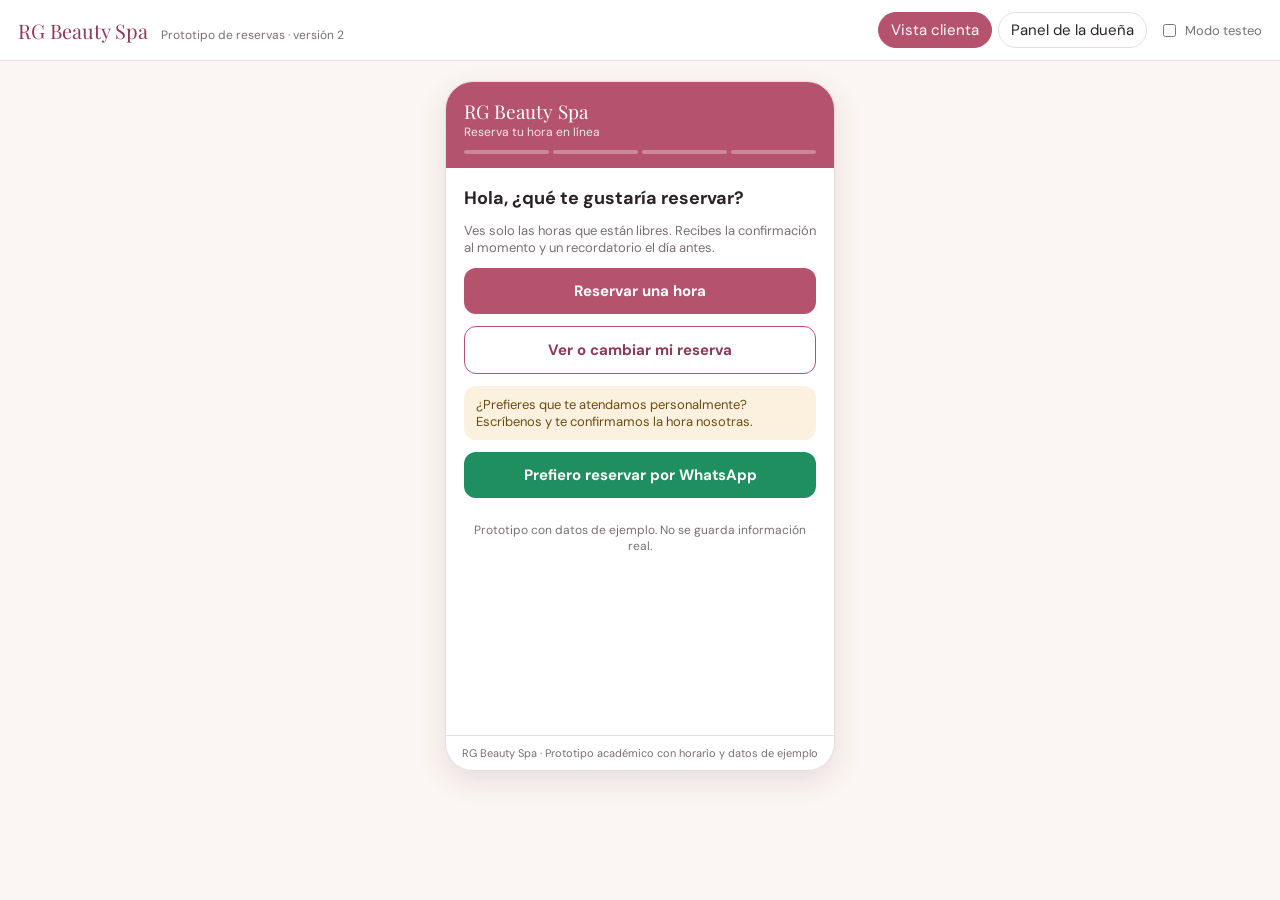
==== index.html @ 6ed2ba84 "Agregar prototipo navegable de reservas para RG Beauty Spa Vista clienta, panel de la dueña con indi" ====
<!DOCTYPE html>
<html lang="es">
<head>
<meta charset="UTF-8">
<meta name="viewport" content="width=device-width, initial-scale=1">
<title>RG Beauty Spa · Prototipo de reservas</title>
<link rel="preconnect" href="https://fonts.googleapis.com">
<link href="https://fonts.googleapis.com/css2?family=DM+Sans:wght@400;500;700&family=Playfair+Display:wght@600&display=swap" rel="stylesheet">
<style>
:root{
  --rosa:#b5536f; --rosa-osc:#8e3a54; --rosa-cl:#f6e4ea; --nude:#fbf6f3; --tinta:#2b2326; --gris:#7a6e72; --linea:#e8dcdf;
  --verde:#2f7d5b; --verde-cl:#e3f2ea; --ambar:#b7791f; --ambar-cl:#fbf1de; --rojo:#b3403a; --rojo-cl:#f8e3e1;
  --wa:#1f8f5f; --ig:#a14bb5; --web:#3b6fb6; --tel:#8a6d3b; --pres:#5d6b74;
}
*{box-sizing:border-box}
body{margin:0;font-family:'DM Sans',system-ui,sans-serif;color:var(--tinta);background:var(--nude);font-size:15px}
button{font-family:inherit;font-size:inherit;cursor:pointer}
header.barra{display:flex;flex-wrap:wrap;gap:10px;align-items:center;justify-content:space-between;padding:12px 18px;background:#fff;border-bottom:1px solid var(--linea);position:sticky;top:0;z-index:5}
.marca{font-family:'Playfair Display',serif;font-size:20px;color:var(--rosa-osc)}
.marca small{font-family:'DM Sans';font-size:12px;color:var(--gris);margin-left:8px}
.tabs{display:flex;gap:6px;flex-wrap:wrap;align-items:center}
.tab{border:1px solid var(--linea);background:#fff;padding:7px 12px;border-radius:20px;color:var(--tinta)}
.tab.on{background:var(--rosa);border-color:var(--rosa);color:#fff}
.toggle{display:flex;align-items:center;gap:6px;font-size:13px;color:var(--gris);margin-left:6px}
main{padding:20px 14px 40px}
.vista{display:none}.vista.on{display:block}

/* Teléfono */
.telefono{max-width:390px;margin:0 auto;background:#fff;border-radius:28px;box-shadow:0 10px 30px rgba(80,40,55,.12);overflow:hidden;min-height:690px;display:flex;flex-direction:column;border:1px solid var(--linea)}
.tel-top{background:var(--rosa);color:#fff;padding:16px 18px 14px}
.tel-top .t1{font-family:'Playfair Display',serif;font-size:19px}
.tel-top .t2{font-size:12px;opacity:.85}
.pasos{display:flex;gap:4px;margin-top:10px}
.pasos span{flex:1;height:4px;border-radius:3px;background:rgba(255,255,255,.3)}
.pasos span.ok{background:#fff}
.pantalla{padding:18px;flex:1;display:none;flex-direction:column;gap:12px}
.pantalla.on{display:flex}
h2{font-size:18px;margin:0}
.sub{color:var(--gris);font-size:13px;margin:0}
.btn{border:none;background:var(--rosa);color:#fff;padding:13px 16px;border-radius:12px;font-weight:700;width:100%}
.btn:hover{background:var(--rosa-osc)}
.btn.sec{background:#fff;color:var(--rosa-osc);border:1.5px solid var(--rosa)}
.btn.wa{background:var(--wa)}
.btn:disabled{background:#d9cfd2;cursor:not-allowed}
.link{background:none;border:none;color:var(--rosa-osc);text-decoration:underline;padding:4px 0;font-size:13px;text-align:left}
.volver{background:none;border:none;color:var(--gris);padding:0;font-size:13px;text-align:left;width:max-content}
.tarjeta{border:1.5px solid var(--linea);border-radius:14px;padding:12px 14px;background:#fff;text-align:left;display:flex;justify-content:space-between;align-items:center;gap:10px;width:100%}
.tarjeta:hover{border-color:var(--rosa)}
.tarjeta.sel{border-color:var(--rosa);background:var(--rosa-cl)}
.tarjeta b{display:block}
.tarjeta small{color:var(--gris)}
.chip{font-size:12px;padding:3px 8px;border-radius:10px;background:var(--rosa-cl);color:var(--rosa-osc);white-space:nowrap}
.dias{display:flex;gap:6px;overflow-x:auto;padding-bottom:4px}
.dia{min-width:58px;border:1.5px solid var(--linea);background:#fff;border-radius:12px;padding:8px 4px;text-align:center}
.dia b{display:block;font-size:17px}
.dia small{font-size:11px;color:var(--gris);text-transform:capitalize}
.dia.sel{border-color:var(--rosa);background:var(--rosa-cl)}
.franja{font-size:12px;color:var(--gris);margin:6px 0 2px;font-weight:700;text-transform:uppercase;letter-spacing:.04em}
.horas{display:grid;grid-template-columns:repeat(4,1fr);gap:6px}
.hora{border:1.5px solid var(--linea);background:#fff;border-radius:10px;padding:9px 0;font-weight:500}
.hora.sel{border-color:var(--rosa);background:var(--rosa);color:#fff}
.hora.ocupada{background:#f1ecee;color:#b9adb1;text-decoration:line-through;border-style:dashed}
.leyenda{display:flex;gap:12px;font-size:12px;color:var(--gris)}
.leyenda i{display:inline-block;width:12px;height:12px;border-radius:3px;vertical-align:-2px;margin-right:4px;border:1.5px solid var(--linea)}
.aviso{border-radius:12px;padding:10px 12px;font-size:13px}
.aviso.info{background:var(--ambar-cl);color:#6b4a12}
.aviso.ok{background:var(--verde-cl);color:#1f5b40}
.aviso.err{background:var(--rojo-cl);color:#7c2621}
label.campo{display:flex;flex-direction:column;gap:4px;font-size:13px;font-weight:500}
input[type=text],input[type=tel],input[type=email],select{border:1.5px solid var(--linea);border-radius:10px;padding:11px;font-family:inherit;font-size:15px}
input:focus,select:focus{outline:2px solid var(--rosa-cl);border-color:var(--rosa)}
.opc{display:flex;gap:8px}
.opc label{flex:1;border:1.5px solid var(--linea);border-radius:10px;padding:9px;text-align:center;font-size:13px;cursor:pointer}
.opc input{display:none}
.opc input:checked+span{color:var(--rosa-osc);font-weight:700}
.opc label:has(input:checked){border-color:var(--rosa);background:var(--rosa-cl)}
.consent{display:flex;gap:8px;font-size:12px;color:var(--gris);align-items:flex-start;background:var(--nude);padding:10px;border-radius:10px}
.consent input{margin-top:2px;accent-color:var(--rosa)}
.resumen{background:var(--nude);border-radius:14px;padding:14px;display:grid;grid-template-columns:auto 1fr;gap:6px 12px;font-size:14px}
.resumen span{color:var(--gris)}
.check{width:64px;height:64px;border-radius:50%;background:var(--verde-cl);color:var(--verde);display:grid;place-items:center;font-size:34px;margin:6px auto 0}
.wa-fondo{background:#e9e1d6;border-radius:14px;padding:14px;display:flex;flex-direction:column;gap:8px}
.burbuja{background:#fff;border-radius:0 12px 12px 12px;padding:10px 12px;font-size:14px;max-width:92%;box-shadow:0 1px 1px rgba(0,0,0,.08)}
.burbuja .hr{font-size:11px;color:var(--gris);text-align:right}
.wa-botones{display:flex;flex-direction:column;gap:4px;max-width:92%}
.wa-botones button{background:#fff;border:none;border-radius:10px;padding:9px;color:#0b7d6a;font-weight:700}
.burbuja.yo{align-self:flex-end;background:#d8f5c8;border-radius:12px 0 12px 12px}
.pie-tel{font-size:11px;color:var(--gris);text-align:center;padding:10px;border-top:1px solid var(--linea)}

/* Panel */
.panel{max-width:1150px;margin:0 auto;display:flex;flex-direction:column;gap:16px}
.panel h1{font-family:'Playfair Display',serif;font-size:24px;margin:0;color:var(--rosa-osc)}
.kpis{display:grid;grid-template-columns:repeat(auto-fit,minmax(150px,1fr));gap:10px}
.kpi{background:#fff;border:1px solid var(--linea);border-radius:14px;padding:12px 14px}
.kpi .n{font-size:26px;font-weight:700}
.kpi .l{font-size:12px;color:var(--gris)}
.kpi .d{font-size:11px;color:var(--gris);margin-top:4px}
.kpi.meta .n{color:var(--verde)}
.caja{background:#fff;border:1px solid var(--linea);border-radius:14px;padding:14px}
.caja h3{margin:0 0 10px;font-size:15px}
.fila{display:flex;gap:10px;flex-wrap:wrap;align-items:center;justify-content:space-between}
.agenda{display:grid;gap:10px}
.col-pro h4{margin:0 0 6px;font-size:14px}
.linea-tiempo{position:relative;height:64px;background:repeating-linear-gradient(90deg,#faf6f7 0,#faf6f7 calc(100%/18 - 1px),#efe7ea calc(100%/18 - 1px),#efe7ea calc(100%/18));border-radius:10px;border:1px solid var(--linea)}
.bloque{position:absolute;top:6px;bottom:6px;border-radius:8px;color:#fff;font-size:11px;padding:4px 6px;overflow:hidden;cursor:pointer;line-height:1.25;border:none;text-align:left}
.bloque.cancelada{background:repeating-linear-gradient(45deg,#ddd,#ddd 4px,#eee 4px,#eee 8px)!important;color:#777;text-decoration:line-through}
.bloque.noshow{outline:2px solid var(--rojo);outline-offset:-2px;opacity:.6}
.hueco{position:absolute;top:22px;bottom:22px;background:repeating-linear-gradient(45deg,var(--ambar-cl),var(--ambar-cl) 4px,#f6e2b9 4px,#f6e2b9 8px);border-radius:6px}
.eje{display:flex;justify-content:space-between;font-size:10px;color:var(--gris);margin-top:2px}
.canales{display:flex;gap:10px;flex-wrap:wrap;font-size:12px;color:var(--gris)}
.canales i{display:inline-block;width:10px;height:10px;border-radius:50%;margin-right:4px}
.dos{display:grid;grid-template-columns:1fr 1fr;gap:16px}
@media(max-width:800px){.dos{grid-template-columns:1fr}}
table{width:100%;border-collapse:collapse;font-size:13px}
th,td{text-align:left;padding:6px 4px;border-bottom:1px solid var(--linea)}
th{color:var(--gris);font-weight:500}
.form-man{display:grid;grid-template-columns:repeat(auto-fit,minmax(130px,1fr));gap:8px;align-items:end}
.form-man .btn{padding:11px}
.pendiente{display:flex;justify-content:space-between;align-items:center;gap:8px;padding:8px 0;border-bottom:1px solid var(--linea);font-size:13px}
.mini{border:1px solid var(--linea);background:#fff;border-radius:8px;padding:5px 9px;font-size:12px}
.mini.v{background:var(--verde);color:#fff;border-color:var(--verde)}
.modal-fondo{position:fixed;inset:0;background:rgba(40,20,28,.35);display:none;place-items:center;z-index:20}
.modal-fondo.on{display:grid}
.modal{background:#fff;border-radius:16px;padding:18px;max-width:340px;width:92%;display:flex;flex-direction:column;gap:10px}
.nota-demo{font-size:12px;color:var(--gris);text-align:center}
.testeo{display:none}
body.modo-test .testeo{display:block}
</style>
</head>
<body>
<header class="barra">
  <div class="marca">RG Beauty Spa <small>Prototipo de reservas · versión 2</small></div>
  <div class="tabs">
    <button class="tab on" data-v="cliente">Vista clienta</button>
    <button class="tab" data-v="panel">Panel de la dueña</button>
    <label class="toggle"><input type="checkbox" id="chkTest"> Modo testeo</label>
  </div>
</header>

<main>
<!-- ======================= CLIENTA ======================= -->
<section class="vista on" id="v-cliente">
  <div class="telefono">
    <div class="tel-top">
      <div class="t1">RG Beauty Spa</div>
      <div class="t2" id="tel-sub">Reserva tu hora en línea</div>
      <div class="pasos" id="pasos"><span></span><span></span><span></span><span></span></div>
    </div>

    <!-- 0 Inicio -->
    <div class="pantalla on" id="p-inicio">
      <h2>Hola, ¿qué te gustaría reservar?</h2>
      <p class="sub">Ves solo las horas que están libres. Recibes la confirmación al momento y un recordatorio el día antes.</p>
      <button class="btn" id="bReservar">Reservar una hora</button>
      <button class="btn sec" id="bMisRes">Ver o cambiar mi reserva</button>
      <div class="aviso info">¿Prefieres que te atendamos personalmente? Escríbenos y te confirmamos la hora nosotras.</div>
      <button class="btn wa" id="bAsistida">Prefiero reservar por WhatsApp</button>
      <p class="nota-demo">Prototipo con datos de ejemplo. No se guarda información real.</p>
    </div>

    <!-- 1 Servicio -->
    <div class="pantalla" id="p-servicio">
      <button class="volver" data-ir="p-inicio">‹ Volver</button>
      <h2>Elige el servicio</h2>
      <div id="listaServicios" style="display:flex;flex-direction:column;gap:8px"></div>
      <h2 style="margin-top:6px">¿Con quién?</h2>
      <div id="listaPros" style="display:flex;flex-direction:column;gap:8px"></div>
      <button class="btn" id="bAFecha" disabled>Continuar</button>
    </div>

    <!-- 2 Fecha -->
    <div class="pantalla" id="p-fecha">
      <button class="volver" data-ir="p-servicio">‹ Volver</button>
      <h2>Elige día y hora</h2>
      <p class="sub" id="fechaSub"></p>
      <div class="dias" id="dias"></div>
      <div class="leyenda"><span><i></i>Libre</span><span><i style="background:#f1ecee;border-style:dashed"></i>Ocupada</span></div>
      <div id="horas"></div>
      <div id="avisoHora"></div>
      <button class="btn" id="bADatos" disabled>Continuar</button>
    </div>

    <!-- 3 Datos -->
    <div class="pantalla" id="p-datos">
      <button class="volver" data-ir="p-fecha">‹ Volver</button>
      <h2>Tus datos</h2>
      <p class="sub">Solo te pedimos lo necesario para confirmar tu hora.</p>
      <label class="campo">Nombre<input type="text" id="inNombre" placeholder="Ej: Camila"></label>
      <label class="campo">Celular<input type="tel" id="inFono" placeholder="+56 9 1234 5678"></label>
      <label class="campo">Correo (opcional)<input type="email" id="inMail" placeholder="nombre@correo.cl"></label>
      <div class="campo" style="font-size:13px;font-weight:500">¿Dónde quieres recibir la confirmación?</div>
      <div class="opc">
        <label><input type="radio" name="canal" value="WhatsApp" checked><span>WhatsApp</span></label>
        <label><input type="radio" name="canal" value="Correo"><span>Correo</span></label>
      </div>
      <label class="consent"><input type="checkbox" id="inConsent"><span>Acepto que RG Beauty Spa use mi nombre y celular solo para gestionar mis reservas y enviarme recordatorios. Puedo pedir que borren mis datos cuando quiera. <button class="link" id="bVerPol" type="button">Ver detalle</button></span></label>
      <div id="avisoDatos"></div>
      <button class="btn" id="bConfirmar">Confirmar reserva</button>
    </div>

    <!-- 4 Confirmación -->
    <div class="pantalla" id="p-ok">
      <div class="check">✓</div>
      <h2 style="text-align:center">¡Tu hora está reservada!</h2>
      <p class="sub" style="text-align:center" id="okSub"></p>
      <div class="resumen" id="resumen"></div>
      <div class="aviso ok" id="okCanal"></div>
      <button class="btn sec" id="bVerRecordatorio">Ver cómo llega el recordatorio</button>
      <button class="btn" data-ir="p-inicio">Listo</button>
    </div>

    <!-- 5 Recordatorio -->
    <div class="pantalla" id="p-recordatorio">
      <button class="volver" data-ir="p-ok">‹ Volver</button>
      <h2>Recordatorio (24 horas antes)</h2>
      <p class="sub">Así se vería el mensaje automático en WhatsApp.</p>
      <div class="wa-fondo" id="waChat"></div>
    </div>

    <!-- 6 Mis reservas -->
    <div class="pantalla" id="p-mis">
      <button class="volver" data-ir="p-inicio">‹ Volver</button>
      <h2>Mis reservas</h2>
      <label class="campo">Tu celular<input type="tel" id="inBuscarFono" placeholder="+56 9 1234 5678"></label>
      <button class="btn" id="bBuscar">Buscar</button>
      <div id="misLista" style="display:flex;flex-direction:column;gap:8px"></div>
    </div>

    <!-- 7 Asistida -->
    <div class="pantalla" id="p-asistida">
      <button class="volver" data-ir="p-inicio">‹ Volver</button>
      <h2>Te atendemos por WhatsApp</h2>
      <p class="sub">Déjanos tu nombre y qué servicio buscas. Te escribimos para ofrecerte una hora libre y la dejamos anotada en la misma agenda.</p>
      <label class="campo">Nombre<input type="text" id="asNombre"></label>
      <label class="campo">Celular<input type="tel" id="asFono" placeholder="+56 9 1234 5678"></label>
      <label class="campo">Servicio<select id="asServ"></select></label>
      <label class="campo">¿Cuándo te acomoda?<select id="asCuando"><option>Mañana (10:00 a 13:00)</option><option>Tarde (14:00 a 19:00)</option><option>Me da lo mismo</option></select></label>
      <label class="consent"><input type="checkbox" id="asConsent"><span>Acepto que usen mi nombre y celular solo para coordinar esta reserva.</span></label>
      <div id="avisoAs"></div>
      <button class="btn wa" id="bEnviarAs">Enviar solicitud</button>
    </div>

    <div class="pie-tel">RG Beauty Spa · Prototipo académico con horario y datos de ejemplo</div>
  </div>
</section>

<!-- ======================= PANEL ======================= -->
<section class="vista" id="v-panel">
  <div class="panel">
    <div class="fila">
      <div><h1>Agenda del día</h1><p class="sub">Todas las reservas en un solo lugar, sin importar por dónde llegaron.</p></div>
      <div class="dias" id="diasPanel"></div>
    </div>

    <div class="kpis" id="kpis"></div>

    <div class="caja">
      <div class="fila"><h3>Agenda por profesional</h3>
        <div class="canales"><span><i style="background:var(--web)"></i>Web</span><span><i style="background:var(--wa)"></i>WhatsApp</span><span><i style="background:var(--ig)"></i>Instagram</span><span><i style="background:var(--tel)"></i>Teléfono</span><span><i style="background:var(--pres)"></i>Presencial</span><span><i style="background:#f6e2b9;border-radius:2px"></i>Tiempo muerto</span></div>
      </div>
      <div class="agenda" id="agenda"></div>
      <p class="sub" style="margin-top:8px">Toca una reserva para marcar asistencia, no-show o cancelación.</p>
    </div>

    <div class="dos">
      <div class="caja">
        <h3>Registrar reserva que llegó por otro canal</h3>
        <p class="sub" style="margin-bottom:8px">Si alguien reserva por Instagram, teléfono o en el local, se anota aquí. El sistema no deja guardar una hora que choque con otra.</p>
        <div class="form-man">
          <label class="campo">Nombre<input type="text" id="mNombre"></label>
          <label class="campo">Canal<select id="mCanal"><option>WhatsApp</option><option>Instagram</option><option>Teléfono</option><option>Presencial</option></select></label>
          <label class="campo">Servicio<select id="mServ"></select></label>
          <label class="campo">Profesional<select id="mPro"></select></label>
          <label class="campo">Hora<select id="mHora"></select></label>
          <button class="btn" id="bManual">Guardar</button>
        </div>
        <div id="avisoManual" style="margin-top:8px"></div>
      </div>
      <div class="caja">
        <h3>Solicitudes por WhatsApp para confirmar</h3>
        <div id="pendientes"><p class="sub">No hay solicitudes pendientes.</p></div>
      </div>
    </div>

    <div class="caja testeo">
      <h3>Registro del testeo</h3>
      <p class="sub" style="margin-bottom:8px">Se llena solo mientras el modo testeo está activo. Sirve para la ficha de planificación (tiempo de reserva, horas ocupadas ofrecidas e intentos sobre horas tomadas).</p>
      <table><thead><tr><th>#</th><th>Inicio</th><th>Tiempo total</th><th>Intentos en hora ocupada</th><th>Horas ocupadas ofrecidas</th><th>Resultado</th></tr></thead><tbody id="tablaTest"><tr><td colspan="6" class="sub">Aún no hay intentos registrados.</td></tr></tbody></table>
    </div>
    <p class="nota-demo">Indicadores calculados sobre datos de ejemplo. Ocupación = minutos reservados ÷ minutos disponibles. Tiempo muerto = minutos libres entre la primera y la última cita de cada profesional.</p>
  </div>
</section>
</main>

<div class="modal-fondo" id="modal"><div class="modal" id="modalCont"></div></div>

<script>
// ---------- Datos base (de ejemplo) ----------
const SERVICIOS=[
  {id:'masaje',n:'Masaje relajante',d:60},
  {id:'facial',n:'Limpieza facial',d:60},
  {id:'mani',n:'Manicure',d:45},
  {id:'pedi',n:'Pedicure',d:60},
  {id:'corte',n:'Corte y brushing',d:60},
  {id:'cejas',n:'Diseño de cejas',d:30},
];
const PROS=[{id:'p1',n:'Especialista 1',r:'Dueña'},{id:'p2',n:'Especialista 2',r:'Colaboradora'}];
const COLOR={Web:'var(--web)',WhatsApp:'var(--wa)',Instagram:'var(--ig)','Teléfono':'var(--tel)',Presencial:'var(--pres)'};
const APERTURA=10*60;
function cierre(fecha){return fecha.getDay()===6?14*60:19*60}
const DIAS_N=['dom','lun','mar','mié','jue','vie','sáb'];
const MESES=['ene','feb','mar','abr','may','jun','jul','ago','sep','oct','nov','dic'];

function hoy0(){const d=new Date();d.setHours(0,0,0,0);return d}
function proximosDias(){const r=[];let d=hoy0();while(r.length<7){if(d.getDay()!==0)r.push(new Date(d));d=new Date(d.getTime()+864e5)}return r}
const DIAS=proximosDias();
const key=d=>d.toISOString().slice(0,10);
const hhmm=m=>String(Math.floor(m/60)).padStart(2,'0')+':'+String(m%60).padStart(2,'0');
function fechaLarga(d){const t=d.toLocaleDateString('es-CL',{weekday:'long',day:'numeric',month:'long'});return t.charAt(0).toUpperCase()+t.slice(1)}

// Generador determinista para que la agenda de ejemplo sea siempre igual
function rng(seed){let s=0;for(const c of seed)s=(s*31+c.charCodeAt(0))>>>0;return()=>{s=(s*1664525+1013904223)>>>0;return s/4294967296}}
let RES=[]; let nId=1;
const NOMBRES=['Valentina','Carolina','Francisca','Javiera','María José','Constanza','Paula','Daniela','Fernanda','Catalina','Isidora','Antonia','Gloria','Patricia','Ximena','Rosa'];
(function sembrar(){
  DIAS.forEach((d,i)=>{
    PROS.forEach(p=>{
      const r=rng(key(d)+p.id);let t=APERTURA+(r()<.5?0:30);const fin=cierre(d);
      while(t<fin-30){
        if(r()<0.45){
          const s=SERVICIOS[Math.floor(r()*SERVICIOS.length)];
          if(t+s.d>fin)break;
          const canales=['WhatsApp','WhatsApp','WhatsApp','Instagram','Instagram','Teléfono','Presencial','Web'];
          RES.push({id:nId++,fecha:key(d),pro:p.id,serv:s.id,ini:t,fin:t+s.d,nombre:NOMBRES[Math.floor(r()*NOMBRES.length)],fono:'+56 9 '+(1000+Math.floor(r()*8999))+' '+(1000+Math.floor(r()*8999)),canal:canales[Math.floor(r()*canales.length)],estado:'activa'});
          t+=s.d;
        } else t+=30;
      }
    });
  });
  // algunas cancelaciones y un no-show de ejemplo en el primer día
  const d0=RES.filter(x=>x.fecha===key(DIAS[0]));
  if(d0[2])d0[2].estado='cancelada'; if(d0[5])d0[5].estado='noshow';
  const d1=RES.filter(x=>x.fecha===key(DIAS[1])); if(d1[3])d1[3].estado='cancelada';
})();

// ---------- Estado de la clienta ----------
const st={serv:null,pro:'cualquiera',dia:null,hora:null,proAsignado:null,ultima:null};
let PEND=[];

// ---------- Utilidades de agenda ----------
function ocupado(fecha,pro,ini,fin,ignorarId){
  return RES.some(x=>x.fecha===fecha&&x.pro===pro&&x.estado!=='cancelada'&&x.id!==ignorarId&&ini<x.fin&&fin>x.ini);
}
function proLibre(fecha,ini,fin,pref){
  const lista=pref==='cualquiera'?PROS.map(p=>p.id):[pref];
  return lista.find(p=>!ocupado(fecha,p,ini,fin))||null;
}
function serv(id){return SERVICIOS.find(s=>s.id===id)}
function pro(id){return PROS.find(p=>p.id===id)}

// ---------- Navegación ----------
const PASO={'p-servicio':1,'p-fecha':2,'p-datos':3,'p-ok':4,'p-recordatorio':4};
function ir(id){
  document.querySelectorAll('.pantalla').forEach(p=>p.classList.toggle('on',p.id===id));
  const n=PASO[id]||0;document.querySelectorAll('#pasos span').forEach((s,i)=>s.classList.toggle('ok',i<n));
  document.getElementById('pasos').style.visibility=n?'visible':'hidden';
  if(id==='p-fecha')pintarFecha();
  if(id==='p-inicio')resetFlujo();
  window.scrollTo(0,0);
}
document.querySelectorAll('[data-ir]').forEach(b=>b.addEventListener('click',()=>ir(b.dataset.ir)));
document.querySelectorAll('.tab').forEach(t=>t.addEventListener('click',()=>{
  document.querySelectorAll('.tab').forEach(x=>x.classList.toggle('on',x===t));
  document.querySelectorAll('.vista').forEach(v=>v.classList.toggle('on',v.id==='v-'+t.dataset.v));
  if(t.dataset.v==='panel')pintarPanel();
}));

// ---------- Modo testeo ----------
let TEST=[];let intentoActual=null;
document.getElementById('chkTest').addEventListener('change',e=>{document.body.classList.toggle('modo-test',e.target.checked)});
function testInicio(){if(!document.body.classList.contains('modo-test'))return;intentoActual={ini:Date.now(),ocupadas:0}}
function testFin(ok){if(!intentoActual)return;TEST.push({...intentoActual,fin:Date.now(),ok});intentoActual=null;pintarTest()}
function pintarTest(){
  const tb=document.getElementById('tablaTest');if(!TEST.length)return;
  tb.innerHTML=TEST.map((t,i)=>{const s=Math.round((t.fin-t.ini)/1000);return`<tr><td>${i+1}</td><td>${new Date(t.ini).toLocaleTimeString('es-CL',{hour:'2-digit',minute:'2-digit'})}</td><td>${Math.floor(s/60)} min ${s%60} s ${s<=180?'✓':'(sobre la meta)'}</td><td>${t.ocupadas}</td><td>0</td><td>${t.ok?'Reserva completada':'Abandonó'}</td></tr>`}).join('');
}

// ---------- Paso 1: servicio y profesional ----------
function pintarServicios(){
  const c=document.getElementById('listaServicios');
  c.innerHTML=SERVICIOS.map(s=>`<button class="tarjeta ${st.serv===s.id?'sel':''}" data-s="${s.id}"><span><b>${s.n}</b><small>Duración aproximada</small></span><span class="chip">${s.d} min</span></button>`).join('');
  c.querySelectorAll('[data-s]').forEach(b=>b.onclick=()=>{st.serv=b.dataset.s;pintarServicios();validarP1()});
  const p=document.getElementById('listaPros');
  const ops=[{id:'cualquiera',n:'Sin preferencia',r:'Te mostramos más horas'}].concat(PROS);
  p.innerHTML=ops.map(o=>`<button class="tarjeta ${st.pro===o.id?'sel':''}" data-p="${o.id}"><span><b>${o.n}</b><small>${o.r}</small></span></button>`).join('');
  p.querySelectorAll('[data-p]').forEach(b=>b.onclick=()=>{st.pro=b.dataset.p;pintarServicios()});
}
function validarP1(){document.getElementById('bAFecha').disabled=!st.serv}
document.getElementById('bReservar').onclick=()=>{testInicio();pintarServicios();validarP1();ir('p-servicio')};
document.getElementById('bAFecha').onclick=()=>{st.dia=st.dia||key(DIAS[0]);ir('p-fecha')};

// ---------- Paso 2: fecha y hora ----------
function pintarFecha(){
  const s=serv(st.serv);
  document.getElementById('fechaSub').textContent=`${s.n} · ${s.d} min · ${st.pro==='cualquiera'?'sin preferencia':pro(st.pro).n}`;
  const dc=document.getElementById('dias');
  dc.innerHTML=DIAS.map(d=>`<button class="dia ${st.dia===key(d)?'sel':''}" data-d="${key(d)}"><small>${DIAS_N[d.getDay()]}</small><b>${d.getDate()}</b><small>${MESES[d.getMonth()]}</small></button>`).join('');
  dc.querySelectorAll('[data-d]').forEach(b=>b.onclick=()=>{st.dia=b.dataset.d;st.hora=null;pintarFecha()});
  const d=DIAS.find(x=>key(x)===st.dia);const fin=cierre(d);
  let html='';const franjas=[['Mañana',APERTURA,13*60],['Tarde',13*60,fin]];
  franjas.forEach(([nom,a,b])=>{
    let bot='';
    for(let t=a;t<b;t+=30){
      if(t+s.d>fin)continue;
      if(st.dia===key(hoy0())){const n=new Date();if(t<=n.getHours()*60+n.getMinutes())continue}
      const libre=proLibre(st.dia,t,t+s.d,st.pro);
      bot+=`<button class="hora ${libre?'':'ocupada'} ${st.hora===t?'sel':''}" data-h="${t}" ${libre?'':'data-oc="1"'}>${hhmm(t)}</button>`;
    }
    if(bot)html+=`<div class="franja">${nom}</div><div class="horas">${bot}</div>`;
  });
  document.getElementById('horas').innerHTML=html;
  document.querySelectorAll('#horas [data-h]').forEach(b=>b.onclick=()=>{
    const t=+b.dataset.h;
    if(b.dataset.oc){
      if(intentoActual)intentoActual.ocupadas++;
      const alt=[];for(let x=t+30;x<fin&&alt.length<2;x+=30){if(x+s.d<=fin&&proLibre(st.dia,x,x+s.d,st.pro))alt.push(hhmm(x))}
      document.getElementById('avisoHora').innerHTML=`<div class="aviso err">Las ${hhmm(t)} ya está tomada por otra clienta, por eso no se puede reservar. ${alt.length?'Horas libres cercanas: <b>'+alt.join('</b> o <b>')+'</b>.':'Prueba con otro día.'}</div>`;
      return;
    }
    st.hora=t;document.getElementById('avisoHora').innerHTML='';pintarFecha();
  });
  document.getElementById('bADatos').disabled=st.hora===null;
}
document.getElementById('bADatos').onclick=()=>{document.getElementById('avisoDatos').innerHTML='';ir('p-datos')};

// ---------- Paso 3: datos y consentimiento ----------
document.getElementById('bVerPol').onclick=()=>modal(`<h2>Uso de tus datos</h2><p class="sub">Guardamos tu nombre, celular y, si lo das, tu correo. Los usamos solo para confirmar, recordar y cambiar tus reservas. No los compartimos con terceros ni los usamos para publicidad sin tu permiso. Puedes pedir verlos, corregirlos o borrarlos escribiéndonos por WhatsApp. Los datos se guardan mientras seas clienta activa o hasta que pidas eliminarlos.</p><button class="btn" onclick="cerrarModal()">Entendido</button>`);
document.getElementById('bConfirmar').onclick=()=>{
  const nom=inNombre.value.trim(),fono=inFono.value.trim(),av=document.getElementById('avisoDatos');
  if(!nom||fono.replace(/\D/g,'').length<8){av.innerHTML='<div class="aviso err">Completa tu nombre y un celular válido.</div>';return}
  if(!inConsent.checked){av.innerHTML='<div class="aviso err">Para reservar necesitamos que aceptes el uso de tus datos.</div>';return}
  const s=serv(st.serv);const p=proLibre(st.dia,st.hora,st.hora+s.d,st.pro);
  if(!p){av.innerHTML='<div class="aviso err">Alguien tomó esta hora recién. Vuelve y elige otra.</div>';return}
  const canal=document.querySelector('input[name=canal]:checked').value;
  const r={id:nId++,fecha:st.dia,pro:p,serv:s.id,ini:st.hora,fin:st.hora+s.d,nombre:nom,fono,canal:'Web',aviso:canal,estado:'activa',nueva:true};
  RES.push(r);st.ultima=r;testFin(true);
  const d=DIAS.find(x=>key(x)===st.dia);
  document.getElementById('okSub').textContent=`Código de reserva RG-${String(r.id).padStart(4,'0')}`;
  document.getElementById('resumen').innerHTML=`<span>Servicio</span><b>${s.n}</b><span>Día</span><b>${fechaLarga(d)}</b><span>Hora</span><b>${hhmm(r.ini)} a ${hhmm(r.fin)}</b><span>Con</span><b>${pro(p).n}</b><span>A nombre de</span><b>${nom}</b>`;
  document.getElementById('okCanal').textContent=canal==='WhatsApp'?`Te enviamos la confirmación por WhatsApp al ${fono}. El día antes te llegará un recordatorio.`:`Te enviamos la confirmación a tu correo. El día antes te llegará un recordatorio.`;
  ir('p-ok');
};

// ---------- Recordatorio ----------
document.getElementById('bVerRecordatorio').onclick=()=>{pintarWA();ir('p-recordatorio')};
function pintarWA(extra){
  const r=st.ultima;if(!r)return;const s=serv(r.serv);const d=DIAS.find(x=>key(x)===r.fecha);
  let h=`<div class="burbuja">Hola ${r.nombre} 👋 Te recordamos tu hora en RG Beauty Spa:<br><b>${s.n}</b><br>${fechaLarga(d)} a las <b>${hhmm(r.ini)}</b><br>¿Nos confirmas tu asistencia?<div class="hr">10:00</div></div>`;
  if(!extra)h+=`<div class="wa-botones"><button data-w="si">Sí, asistiré</button><button data-w="rep">Cambiar día u hora</button><button data-w="no">Cancelar mi hora</button></div>`;
  else h+=extra;
  const c=document.getElementById('waChat');c.innerHTML=h;
  c.querySelectorAll('[data-w]').forEach(b=>b.onclick=()=>{
    if(b.dataset.w==='si'){r.confirmada=true;pintarWA(`<div class="burbuja yo">Sí, asistiré</div><div class="burbuja">¡Gracias! Te esperamos 😊<div class="hr">10:01</div></div>`)}
    if(b.dataset.w==='no'){r.estado='cancelada';pintarWA(`<div class="burbuja yo">Cancelar mi hora</div><div class="burbuja">Listo, tu hora quedó cancelada y se liberó para otra clienta. Cuando quieras, puedes volver a reservar desde el enlace.<div class="hr">10:01</div></div>`)}
    if(b.dataset.w==='rep'){r.estado='cancelada';st.serv=r.serv;st.dia=r.fecha;st.hora=null;inNombre.value=r.nombre;inFono.value=r.fono;ir('p-fecha')}
  });
}

// ---------- Mis reservas ----------
document.getElementById('bMisRes').onclick=()=>{misLista.innerHTML='';ir('p-mis')};
document.getElementById('bBuscar').onclick=()=>{
  const f=inBuscarFono.value.replace(/\D/g,'');const l=RES.filter(r=>r.fono.replace(/\D/g,'')===f&&r.estado==='activa');
  misLista.innerHTML=l.length?l.map(r=>{const d=DIAS.find(x=>key(x)===r.fecha);return`<div class="tarjeta"><span><b>${serv(r.serv).n}</b><small>${fechaLarga(d)} · ${hhmm(r.ini)}</small></span><button class="mini" data-c="${r.id}">Cancelar</button></div>`}).join(''):'<div class="aviso info">No encontramos reservas activas con ese número.</div>';
  misLista.querySelectorAll('[data-c]').forEach(b=>b.onclick=()=>{RES.find(r=>r.id==b.dataset.c).estado='cancelada';document.getElementById('bBuscar').click()});
};

// ---------- Reserva asistida ----------
document.getElementById('bAsistida').onclick=()=>{asServ.innerHTML=SERVICIOS.map(s=>`<option value="${s.id}">${s.n}</option>`).join('');avisoAs.innerHTML='';ir('p-asistida')};
document.getElementById('bEnviarAs').onclick=()=>{
  if(!asNombre.value.trim()||asFono.value.replace(/\D/g,'').length<8){avisoAs.innerHTML='<div class="aviso err">Completa tu nombre y celular.</div>';return}
  if(!asConsent.checked){avisoAs.innerHTML='<div class="aviso err">Necesitamos tu autorización para contactarte.</div>';return}
  PEND.push({id:Date.now(),nombre:asNombre.value.trim(),fono:asFono.value.trim(),serv:asServ.value,cuando:asCuando.value});
  avisoAs.innerHTML='<div class="aviso ok">¡Recibido! Te escribiremos por WhatsApp para confirmar tu hora.</div>';
};

// ---------- Panel ----------
let diaPanel=key(DIAS[0]);
function pintarPanel(){
  const dp=document.getElementById('diasPanel');
  dp.innerHTML=DIAS.map(d=>`<button class="dia ${diaPanel===key(d)?'sel':''}" data-d="${key(d)}"><small>${DIAS_N[d.getDay()]}</small><b>${d.getDate()}</b><small>${MESES[d.getMonth()]}</small></button>`).join('');
  dp.querySelectorAll('[data-d]').forEach(b=>b.onclick=()=>{diaPanel=b.dataset.d;pintarPanel()});
  const d=DIAS.find(x=>key(x)===diaPanel);const fin=cierre(d);const total=fin-APERTURA;
  const delDia=RES.filter(r=>r.fecha===diaPanel);
  // KPIs
  let minRes=0,muerto=0;
  PROS.forEach(p=>{
    const act=delDia.filter(r=>r.pro===p.id&&r.estado!=='cancelada').sort((a,b)=>a.ini-b.ini);
    act.forEach(r=>minRes+=r.fin-r.ini);
    for(let i=1;i<act.length;i++)muerto+=Math.max(0,act[i].ini-act[i-1].fin);
  });
  const ocup=Math.round(minRes/(total*PROS.length)*100);
  const canc=delDia.filter(r=>r.estado==='cancelada').length,ns=delDia.filter(r=>r.estado==='noshow').length,act=delDia.filter(r=>r.estado!=='cancelada').length;
  let tras=0;PROS.forEach(p=>{const a=delDia.filter(r=>r.pro===p.id&&r.estado!=='cancelada');a.forEach((x,i)=>a.slice(i+1).forEach(y=>{if(x.ini<y.fin&&x.fin>y.ini)tras++}))});
  const web=delDia.filter(r=>r.canal==='Web'&&r.estado!=='cancelada').length;
  document.getElementById('kpis').innerHTML=`
    <div class="kpi"><div class="n">${ocup}%</div><div class="l">Ocupación del día</div><div class="d">${minRes} de ${total*PROS.length} min</div></div>
    <div class="kpi"><div class="n">${act}</div><div class="l">Reservas activas</div><div class="d">${web} hechas por la clienta en línea</div></div>
    <div class="kpi"><div class="n">${canc}</div><div class="l">Cancelaciones</div><div class="d">${delDia.length?Math.round(canc/delDia.length*100):0}% del total</div></div>
    <div class="kpi"><div class="n">${ns}</div><div class="l">No-show</div><div class="d">Clientas que no llegaron</div></div>
    <div class="kpi"><div class="n">${muerto} min</div><div class="l">Tiempo muerto</div><div class="d">Huecos entre citas</div></div>
    <div class="kpi meta"><div class="n">${tras}</div><div class="l">Traslapes</div><div class="d">Meta del desafío: 0</div></div>`;
  // Agenda
  const ag=document.getElementById('agenda');
  ag.innerHTML=PROS.map(p=>{
    const lista=delDia.filter(r=>r.pro===p.id).sort((a,b)=>a.ini-b.ini);
    const act=lista.filter(r=>r.estado!=='cancelada');
    let hu='';for(let i=1;i<act.length;i++){if(act[i].ini>act[i-1].fin){hu+=`<div class="hueco" style="left:${(act[i-1].fin-APERTURA)/total*100}%;width:${(act[i].ini-act[i-1].fin)/total*100}%" title="Tiempo muerto ${act[i].ini-act[i-1].fin} min"></div>`}}
    const bl=lista.map(r=>`<button class="bloque ${r.estado==='cancelada'?'cancelada':''} ${r.estado==='noshow'?'noshow':''}" data-r="${r.id}" style="left:${(r.ini-APERTURA)/total*100}%;width:${(r.fin-r.ini)/total*100}%;background:${COLOR[r.canal]};${r.nueva?'box-shadow:0 0 0 3px var(--rosa)':''}" title="${r.nombre} · ${serv(r.serv).n} · ${r.canal}"><b>${hhmm(r.ini)}</b> ${r.nombre}<br>${serv(r.serv).n}</button>`).join('');
    let eje='';for(let t=APERTURA;t<=fin;t+=60)eje+=`<span>${hhmm(t)}</span>`;
    return`<div class="col-pro"><h4>${p.n} <span class="sub">(${p.r})</span></h4><div class="linea-tiempo">${hu}${bl}</div><div class="eje">${eje}</div></div>`;
  }).join('');
  ag.querySelectorAll('[data-r]').forEach(b=>b.onclick=()=>accionReserva(+b.dataset.r));
  // Formulario manual
  mServ.innerHTML=SERVICIOS.map(s=>`<option value="${s.id}">${s.n} (${s.d} min)</option>`).join('');
  mPro.innerHTML=PROS.map(p=>`<option value="${p.id}">${p.n}</option>`).join('');
  let hs='';for(let t=APERTURA;t<fin;t+=30)hs+=`<option value="${t}">${hhmm(t)}</option>`;mHora.innerHTML=hs;
  // Pendientes
  const pc=document.getElementById('pendientes');
  pc.innerHTML=PEND.length?PEND.map(x=>`<div class="pendiente"><span><b>${x.nombre}</b> · ${serv(x.serv).n}<br><span class="sub">${x.fono} · ${x.cuando}</span></span><button class="mini v" data-pe="${x.id}">Asignar hora</button></div>`).join(''):'<p class="sub">No hay solicitudes pendientes.</p>';
  pc.querySelectorAll('[data-pe]').forEach(b=>b.onclick=()=>{const x=PEND.find(p=>p.id==b.dataset.pe);mNombre.value=x.nombre;mCanal.value='WhatsApp';mServ.value=x.serv;avisoManual.innerHTML='<div class="aviso info">Elige profesional y hora libre, y presiona Guardar. La solicitud se quitará de la lista.</div>';mNombre.dataset.pend=x.id;mNombre.scrollIntoView({behavior:'smooth',block:'center'})});
}
document.getElementById('bManual').onclick=()=>{
  const nom=mNombre.value.trim();if(!nom){avisoManual.innerHTML='<div class="aviso err">Escribe el nombre de la clienta.</div>';return}
  const s=serv(mServ.value),ini=+mHora.value,fin=ini+s.d;const d=DIAS.find(x=>key(x)===diaPanel);
  if(fin>cierre(d)){avisoManual.innerHTML='<div class="aviso err">El servicio termina después del cierre.</div>';return}
  if(ocupado(diaPanel,mPro.value,ini,fin)){
    const choque=RES.find(x=>x.fecha===diaPanel&&x.pro===mPro.value&&x.estado!=='cancelada'&&ini<x.fin&&fin>x.ini);
    avisoManual.innerHTML=`<div class="aviso err">No se guardó: choca con ${choque.nombre} (${hhmm(choque.ini)} a ${hhmm(choque.fin)}). Elige otra hora u otra profesional.</div>`;return}
  RES.push({id:nId++,fecha:diaPanel,pro:mPro.value,serv:s.id,ini,fin,nombre:nom,fono:'',canal:mCanal.value,estado:'activa',nueva:true});
  if(mNombre.dataset.pend){PEND=PEND.filter(p=>p.id!=mNombre.dataset.pend);delete mNombre.dataset.pend}
  mNombre.value='';pintarPanel();avisoManual.innerHTML=`<div class="aviso ok">Reserva guardada a las ${hhmm(ini)}. La hora ya no aparece libre en la página de reservas.</div>`;
};
function accionReserva(id){
  const r=RES.find(x=>x.id===id);const s=serv(r.serv);
  modal(`<h2>${r.nombre}</h2><p class="sub">${s.n} · ${hhmm(r.ini)} a ${hhmm(r.fin)} · llegó por ${r.canal}${r.confirmada?' · confirmó por WhatsApp':''}</p>
  <button class="btn" data-a="activa">Asistió / activa</button><button class="btn sec" data-a="noshow">No se presentó</button><button class="btn sec" data-a="cancelada">Cancelar y liberar hora</button><button class="link" onclick="cerrarModal()">Cerrar</button>`);
  document.querySelectorAll('#modalCont [data-a]').forEach(b=>b.onclick=()=>{r.estado=b.dataset.a;cerrarModal();pintarPanel()});
}

// ---------- Modal ----------
function modal(h){modalCont.innerHTML=h;document.getElementById('modal').classList.add('on')}
function cerrarModal(){document.getElementById('modal').classList.remove('on')}
document.getElementById('modal').onclick=e=>{if(e.target.id==='modal')cerrarModal()};

function resetFlujo(){
  if(intentoActual)testFin(false);
  st.serv=null;st.pro='cualquiera';st.dia=null;st.hora=null;
  ['inNombre','inFono','inMail'].forEach(i=>document.getElementById(i).value='');inConsent.checked=false;
}
</script>
</body>
</html>
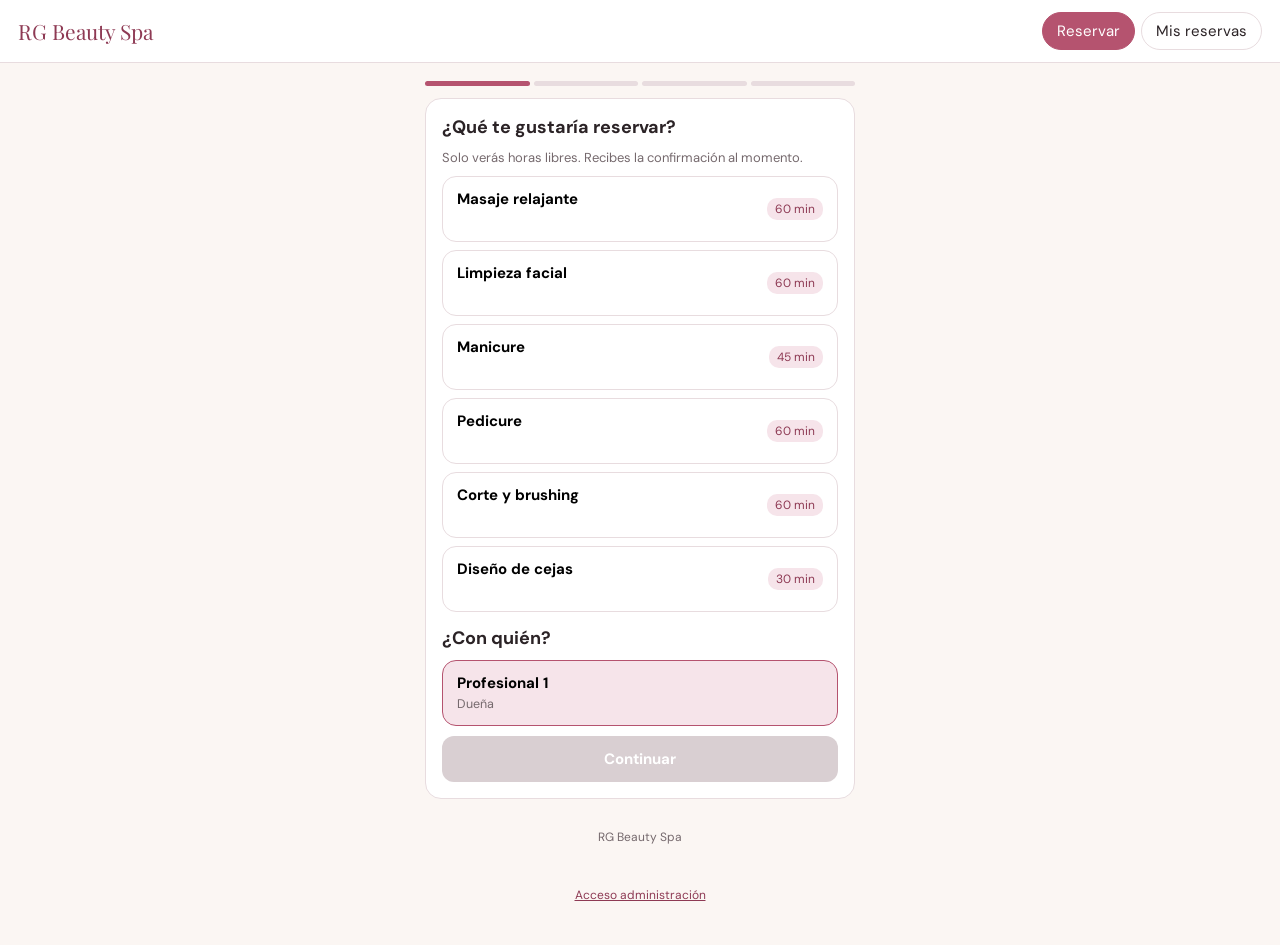
==== commit 2783e54b: "Versión utilizable del sistema de reservas Guarda datos en el navegador, panel de administración con" ====
--- a/index.html
+++ b/index.html
@@ -3,291 +3,286 @@
 <head>
 <meta charset="UTF-8">
 <meta name="viewport" content="width=device-width, initial-scale=1">
-<title>RG Beauty Spa · Prototipo de reservas</title>
+<title>RG Beauty Spa · Reservas</title>
 <link rel="preconnect" href="https://fonts.googleapis.com">
 <link href="https://fonts.googleapis.com/css2?family=DM+Sans:wght@400;500;700&family=Playfair+Display:wght@600&display=swap" rel="stylesheet">
 <style>
-:root{
-  --rosa:#b5536f; --rosa-osc:#8e3a54; --rosa-cl:#f6e4ea; --nude:#fbf6f3; --tinta:#2b2326; --gris:#7a6e72; --linea:#e8dcdf;
-  --verde:#2f7d5b; --verde-cl:#e3f2ea; --ambar:#b7791f; --ambar-cl:#fbf1de; --rojo:#b3403a; --rojo-cl:#f8e3e1;
-  --wa:#1f8f5f; --ig:#a14bb5; --web:#3b6fb6; --tel:#8a6d3b; --pres:#5d6b74;
-}
+:root{--rosa:#b5536f;--rosa-osc:#8e3a54;--rosa-cl:#f6e4ea;--nude:#fbf6f3;--tinta:#2b2326;--gris:#75696d;--linea:#e8dcdf;
+--verde:#2f7d5b;--verde-cl:#e3f2ea;--ambar-cl:#fbf1de;--rojo:#b3403a;--rojo-cl:#f8e3e1;
+--wa:#1f8f5f;--ig:#a14bb5;--web:#3b6fb6;--tel:#8a6d3b;--pres:#5d6b74;--blo:#9a9a9a}
 *{box-sizing:border-box}
 body{margin:0;font-family:'DM Sans',system-ui,sans-serif;color:var(--tinta);background:var(--nude);font-size:15px}
 button{font-family:inherit;font-size:inherit;cursor:pointer}
-header.barra{display:flex;flex-wrap:wrap;gap:10px;align-items:center;justify-content:space-between;padding:12px 18px;background:#fff;border-bottom:1px solid var(--linea);position:sticky;top:0;z-index:5}
-.marca{font-family:'Playfair Display',serif;font-size:20px;color:var(--rosa-osc)}
-.marca small{font-family:'DM Sans';font-size:12px;color:var(--gris);margin-left:8px}
-.tabs{display:flex;gap:6px;flex-wrap:wrap;align-items:center}
-.tab{border:1px solid var(--linea);background:#fff;padding:7px 12px;border-radius:20px;color:var(--tinta)}
+a{color:var(--rosa-osc)}
+header.barra{display:flex;flex-wrap:wrap;gap:10px;align-items:center;justify-content:space-between;padding:12px 18px;background:#fff;border-bottom:1px solid var(--linea)}
+.marca{font-family:'Playfair Display',serif;font-size:21px;color:var(--rosa-osc)}
+.tabs{display:flex;gap:6px;flex-wrap:wrap}
+.tab{border:1px solid var(--linea);background:#fff;padding:8px 14px;border-radius:20px;color:var(--tinta)}
 .tab.on{background:var(--rosa);border-color:var(--rosa);color:#fff}
-.toggle{display:flex;align-items:center;gap:6px;font-size:13px;color:var(--gris);margin-left:6px}
-main{padding:20px 14px 40px}
+main{padding:18px 14px 30px}
 .vista{display:none}.vista.on{display:block}
-
-/* Teléfono */
-.telefono{max-width:390px;margin:0 auto;background:#fff;border-radius:28px;box-shadow:0 10px 30px rgba(80,40,55,.12);overflow:hidden;min-height:690px;display:flex;flex-direction:column;border:1px solid var(--linea)}
-.tel-top{background:var(--rosa);color:#fff;padding:16px 18px 14px}
-.tel-top .t1{font-family:'Playfair Display',serif;font-size:19px}
-.tel-top .t2{font-size:12px;opacity:.85}
-.pasos{display:flex;gap:4px;margin-top:10px}
-.pasos span{flex:1;height:4px;border-radius:3px;background:rgba(255,255,255,.3)}
-.pasos span.ok{background:#fff}
-.pantalla{padding:18px;flex:1;display:none;flex-direction:column;gap:12px}
-.pantalla.on{display:flex}
+.col{max-width:430px;margin:0 auto;display:flex;flex-direction:column;gap:12px}
+.ancho{max-width:1150px;margin:0 auto;display:flex;flex-direction:column;gap:14px}
+.caja{background:#fff;border:1px solid var(--linea);border-radius:16px;padding:16px}
+h1{font-family:'Playfair Display',serif;font-size:24px;margin:0;color:var(--rosa-osc)}
 h2{font-size:18px;margin:0}
+h3{font-size:15px;margin:0 0 8px}
 .sub{color:var(--gris);font-size:13px;margin:0}
-.btn{border:none;background:var(--rosa);color:#fff;padding:13px 16px;border-radius:12px;font-weight:700;width:100%}
+.pasos{display:flex;gap:4px}.pasos span{flex:1;height:5px;border-radius:3px;background:var(--linea)}.pasos span.ok{background:var(--rosa)}
+.btn{border:none;background:var(--rosa);color:#fff;padding:13px 16px;border-radius:12px;font-weight:700;width:100%;text-align:center;text-decoration:none;display:block}
 .btn:hover{background:var(--rosa-osc)}
 .btn.sec{background:#fff;color:var(--rosa-osc);border:1.5px solid var(--rosa)}
 .btn.wa{background:var(--wa)}
 .btn:disabled{background:#d9cfd2;cursor:not-allowed}
-.link{background:none;border:none;color:var(--rosa-osc);text-decoration:underline;padding:4px 0;font-size:13px;text-align:left}
+.btn.peq{width:auto;padding:9px 14px;display:inline-block}
+.mini{border:1px solid var(--linea);background:#fff;border-radius:8px;padding:6px 10px;font-size:12px;color:var(--tinta);text-decoration:none;display:inline-block}
+.mini.v{background:var(--verde);border-color:var(--verde);color:#fff}
+.mini.r{color:var(--rojo);border-color:#e9c2bf}
+.mini.wa{background:var(--wa);border-color:var(--wa);color:#fff}
 .volver{background:none;border:none;color:var(--gris);padding:0;font-size:13px;text-align:left;width:max-content}
 .tarjeta{border:1.5px solid var(--linea);border-radius:14px;padding:12px 14px;background:#fff;text-align:left;display:flex;justify-content:space-between;align-items:center;gap:10px;width:100%}
-.tarjeta:hover{border-color:var(--rosa)}
-.tarjeta.sel{border-color:var(--rosa);background:var(--rosa-cl)}
-.tarjeta b{display:block}
-.tarjeta small{color:var(--gris)}
+.tarjeta:hover{border-color:var(--rosa)}.tarjeta.sel{border-color:var(--rosa);background:var(--rosa-cl)}
+.tarjeta b{display:block}.tarjeta small{color:var(--gris)}
 .chip{font-size:12px;padding:3px 8px;border-radius:10px;background:var(--rosa-cl);color:var(--rosa-osc);white-space:nowrap}
 .dias{display:flex;gap:6px;overflow-x:auto;padding-bottom:4px}
 .dia{min-width:58px;border:1.5px solid var(--linea);background:#fff;border-radius:12px;padding:8px 4px;text-align:center}
-.dia b{display:block;font-size:17px}
-.dia small{font-size:11px;color:var(--gris);text-transform:capitalize}
+.dia b{display:block;font-size:17px}.dia small{font-size:11px;color:var(--gris)}
 .dia.sel{border-color:var(--rosa);background:var(--rosa-cl)}
-.franja{font-size:12px;color:var(--gris);margin:6px 0 2px;font-weight:700;text-transform:uppercase;letter-spacing:.04em}
+.franja{font-size:12px;color:var(--gris);margin:6px 0 4px;font-weight:700;text-transform:uppercase;letter-spacing:.04em}
 .horas{display:grid;grid-template-columns:repeat(4,1fr);gap:6px}
 .hora{border:1.5px solid var(--linea);background:#fff;border-radius:10px;padding:9px 0;font-weight:500}
 .hora.sel{border-color:var(--rosa);background:var(--rosa);color:#fff}
 .hora.ocupada{background:#f1ecee;color:#b9adb1;text-decoration:line-through;border-style:dashed}
-.leyenda{display:flex;gap:12px;font-size:12px;color:var(--gris)}
-.leyenda i{display:inline-block;width:12px;height:12px;border-radius:3px;vertical-align:-2px;margin-right:4px;border:1.5px solid var(--linea)}
 .aviso{border-radius:12px;padding:10px 12px;font-size:13px}
-.aviso.info{background:var(--ambar-cl);color:#6b4a12}
-.aviso.ok{background:var(--verde-cl);color:#1f5b40}
-.aviso.err{background:var(--rojo-cl);color:#7c2621}
+.aviso.info{background:var(--ambar-cl);color:#6b4a12}.aviso.ok{background:var(--verde-cl);color:#1f5b40}.aviso.err{background:var(--rojo-cl);color:#7c2621}
 label.campo{display:flex;flex-direction:column;gap:4px;font-size:13px;font-weight:500}
-input[type=text],input[type=tel],input[type=email],select{border:1.5px solid var(--linea);border-radius:10px;padding:11px;font-family:inherit;font-size:15px}
-input:focus,select:focus{outline:2px solid var(--rosa-cl);border-color:var(--rosa)}
+input[type=text],input[type=tel],input[type=email],input[type=number],input[type=date],input[type=time],input[type=password],select,textarea{border:1.5px solid var(--linea);border-radius:10px;padding:10px;font-family:inherit;font-size:15px;background:#fff;color:var(--tinta)}
+input:focus,select:focus,textarea:focus{outline:2px solid var(--rosa-cl);border-color:var(--rosa)}
 .opc{display:flex;gap:8px}
 .opc label{flex:1;border:1.5px solid var(--linea);border-radius:10px;padding:9px;text-align:center;font-size:13px;cursor:pointer}
 .opc input{display:none}
-.opc input:checked+span{color:var(--rosa-osc);font-weight:700}
-.opc label:has(input:checked){border-color:var(--rosa);background:var(--rosa-cl)}
+.opc label:has(input:checked){border-color:var(--rosa);background:var(--rosa-cl);color:var(--rosa-osc);font-weight:700}
 .consent{display:flex;gap:8px;font-size:12px;color:var(--gris);align-items:flex-start;background:var(--nude);padding:10px;border-radius:10px}
 .consent input{margin-top:2px;accent-color:var(--rosa)}
 .resumen{background:var(--nude);border-radius:14px;padding:14px;display:grid;grid-template-columns:auto 1fr;gap:6px 12px;font-size:14px}
 .resumen span{color:var(--gris)}
-.check{width:64px;height:64px;border-radius:50%;background:var(--verde-cl);color:var(--verde);display:grid;place-items:center;font-size:34px;margin:6px auto 0}
-.wa-fondo{background:#e9e1d6;border-radius:14px;padding:14px;display:flex;flex-direction:column;gap:8px}
-.burbuja{background:#fff;border-radius:0 12px 12px 12px;padding:10px 12px;font-size:14px;max-width:92%;box-shadow:0 1px 1px rgba(0,0,0,.08)}
-.burbuja .hr{font-size:11px;color:var(--gris);text-align:right}
-.wa-botones{display:flex;flex-direction:column;gap:4px;max-width:92%}
-.wa-botones button{background:#fff;border:none;border-radius:10px;padding:9px;color:#0b7d6a;font-weight:700}
-.burbuja.yo{align-self:flex-end;background:#d8f5c8;border-radius:12px 0 12px 12px}
-.pie-tel{font-size:11px;color:var(--gris);text-align:center;padding:10px;border-top:1px solid var(--linea)}
-
-/* Panel */
-.panel{max-width:1150px;margin:0 auto;display:flex;flex-direction:column;gap:16px}
-.panel h1{font-family:'Playfair Display',serif;font-size:24px;margin:0;color:var(--rosa-osc)}
-.kpis{display:grid;grid-template-columns:repeat(auto-fit,minmax(150px,1fr));gap:10px}
+.check{width:64px;height:64px;border-radius:50%;background:var(--verde-cl);color:var(--verde);display:grid;place-items:center;font-size:34px;margin:4px auto 0}
+.pie{font-size:12px;color:var(--gris);text-align:center;margin-top:18px}
+.link{background:none;border:none;color:var(--rosa-osc);text-decoration:underline;padding:0;font-size:12px}
+/* panel */
+.subtabs{display:flex;gap:6px;flex-wrap:wrap}
+.kpis{display:grid;grid-template-columns:repeat(auto-fit,minmax(140px,1fr));gap:10px}
 .kpi{background:#fff;border:1px solid var(--linea);border-radius:14px;padding:12px 14px}
-.kpi .n{font-size:26px;font-weight:700}
-.kpi .l{font-size:12px;color:var(--gris)}
-.kpi .d{font-size:11px;color:var(--gris);margin-top:4px}
-.kpi.meta .n{color:var(--verde)}
-.caja{background:#fff;border:1px solid var(--linea);border-radius:14px;padding:14px}
-.caja h3{margin:0 0 10px;font-size:15px}
+.kpi .n{font-size:24px;font-weight:700}.kpi .l{font-size:12px;color:var(--gris)}
+.kpi.meta .n{color:var(--verde)}.kpi.mal .n{color:var(--rojo)}
 .fila{display:flex;gap:10px;flex-wrap:wrap;align-items:center;justify-content:space-between}
-.agenda{display:grid;gap:10px}
-.col-pro h4{margin:0 0 6px;font-size:14px}
-.linea-tiempo{position:relative;height:64px;background:repeating-linear-gradient(90deg,#faf6f7 0,#faf6f7 calc(100%/18 - 1px),#efe7ea calc(100%/18 - 1px),#efe7ea calc(100%/18));border-radius:10px;border:1px solid var(--linea)}
-.bloque{position:absolute;top:6px;bottom:6px;border-radius:8px;color:#fff;font-size:11px;padding:4px 6px;overflow:hidden;cursor:pointer;line-height:1.25;border:none;text-align:left}
-.bloque.cancelada{background:repeating-linear-gradient(45deg,#ddd,#ddd 4px,#eee 4px,#eee 8px)!important;color:#777;text-decoration:line-through}
-.bloque.noshow{outline:2px solid var(--rojo);outline-offset:-2px;opacity:.6}
+.linea-tiempo{position:relative;height:60px;background:#faf6f7;border-radius:10px;border:1px solid var(--linea);overflow:hidden}
+.bloque{position:absolute;top:5px;bottom:5px;border-radius:8px;color:#fff;font-size:11px;padding:3px 6px;overflow:hidden;line-height:1.25;border:none;text-align:left;cursor:pointer}
+.bloque.cancelada{display:none}.bloque.noshow{opacity:.55;outline:2px solid var(--rojo);outline-offset:-2px}
 .hueco{position:absolute;top:22px;bottom:22px;background:repeating-linear-gradient(45deg,var(--ambar-cl),var(--ambar-cl) 4px,#f6e2b9 4px,#f6e2b9 8px);border-radius:6px}
-.eje{display:flex;justify-content:space-between;font-size:10px;color:var(--gris);margin-top:2px}
+.eje{display:flex;justify-content:space-between;font-size:10px;color:var(--gris);margin:2px 0 10px}
 .canales{display:flex;gap:10px;flex-wrap:wrap;font-size:12px;color:var(--gris)}
 .canales i{display:inline-block;width:10px;height:10px;border-radius:50%;margin-right:4px}
-.dos{display:grid;grid-template-columns:1fr 1fr;gap:16px}
-@media(max-width:800px){.dos{grid-template-columns:1fr}}
 table{width:100%;border-collapse:collapse;font-size:13px}
-th,td{text-align:left;padding:6px 4px;border-bottom:1px solid var(--linea)}
+th,td{text-align:left;padding:7px 5px;border-bottom:1px solid var(--linea);vertical-align:middle}
 th{color:var(--gris);font-weight:500}
-.form-man{display:grid;grid-template-columns:repeat(auto-fit,minmax(130px,1fr));gap:8px;align-items:end}
-.form-man .btn{padding:11px}
-.pendiente{display:flex;justify-content:space-between;align-items:center;gap:8px;padding:8px 0;border-bottom:1px solid var(--linea);font-size:13px}
-.mini{border:1px solid var(--linea);background:#fff;border-radius:8px;padding:5px 9px;font-size:12px}
-.mini.v{background:var(--verde);color:#fff;border-color:var(--verde)}
-.modal-fondo{position:fixed;inset:0;background:rgba(40,20,28,.35);display:none;place-items:center;z-index:20}
+.tabla{overflow-x:auto}
+.grid2{display:grid;grid-template-columns:1fr 1fr;gap:14px}
+.form{display:grid;grid-template-columns:repeat(auto-fit,minmax(150px,1fr));gap:10px;align-items:end}
+@media(max-width:780px){.grid2{grid-template-columns:1fr}}
+.estado{font-size:11px;padding:2px 7px;border-radius:8px;white-space:nowrap}
+.e-activa{background:var(--rosa-cl);color:var(--rosa-osc)}.e-asistio{background:var(--verde-cl);color:var(--verde)}.e-noshow{background:var(--rojo-cl);color:var(--rojo)}.e-cancelada{background:#eee;color:#777}
+.modal-fondo{position:fixed;inset:0;background:rgba(40,20,28,.35);display:none;place-items:center;z-index:20;padding:12px}
 .modal-fondo.on{display:grid}
-.modal{background:#fff;border-radius:16px;padding:18px;max-width:340px;width:92%;display:flex;flex-direction:column;gap:10px}
-.nota-demo{font-size:12px;color:var(--gris);text-align:center}
-.testeo{display:none}
-body.modo-test .testeo{display:block}
+.modal{background:#fff;border-radius:16px;padding:18px;max-width:380px;width:100%;display:flex;flex-direction:column;gap:10px;max-height:90vh;overflow:auto}
+.vacio{color:var(--gris);font-size:13px;padding:8px 0}
+.testeo{display:none}body.modo-test .testeo{display:block}
 </style>
 </head>
 <body>
 <header class="barra">
-  <div class="marca">RG Beauty Spa <small>Prototipo de reservas · versión 2</small></div>
-  <div class="tabs">
-    <button class="tab on" data-v="cliente">Vista clienta</button>
-    <button class="tab" data-v="panel">Panel de la dueña</button>
-    <label class="toggle"><input type="checkbox" id="chkTest"> Modo testeo</label>
-  </div>
+  <div class="marca" id="marcaNombre">RG Beauty Spa</div>
+  <nav class="tabs">
+    <button class="tab on" data-v="reservar">Reservar</button>
+    <button class="tab" data-v="mis">Mis reservas</button>
+    <button class="tab" data-v="admin" id="tabAdmin" style="display:none">Administración</button>
+  </nav>
 </header>
 
 <main>
-<!-- ======================= CLIENTA ======================= -->
-<section class="vista on" id="v-cliente">
-  <div class="telefono">
-    <div class="tel-top">
-      <div class="t1">RG Beauty Spa</div>
-      <div class="t2" id="tel-sub">Reserva tu hora en línea</div>
-      <div class="pasos" id="pasos"><span></span><span></span><span></span><span></span></div>
-    </div>
-
-    <!-- 0 Inicio -->
-    <div class="pantalla on" id="p-inicio">
-      <h2>Hola, ¿qué te gustaría reservar?</h2>
-      <p class="sub">Ves solo las horas que están libres. Recibes la confirmación al momento y un recordatorio el día antes.</p>
-      <button class="btn" id="bReservar">Reservar una hora</button>
-      <button class="btn sec" id="bMisRes">Ver o cambiar mi reserva</button>
-      <div class="aviso info">¿Prefieres que te atendamos personalmente? Escríbenos y te confirmamos la hora nosotras.</div>
-      <button class="btn wa" id="bAsistida">Prefiero reservar por WhatsApp</button>
-      <p class="nota-demo">Prototipo con datos de ejemplo. No se guarda información real.</p>
-    </div>
-
-    <!-- 1 Servicio -->
-    <div class="pantalla" id="p-servicio">
-      <button class="volver" data-ir="p-inicio">‹ Volver</button>
-      <h2>Elige el servicio</h2>
+<!-- ================= RESERVAR ================= -->
+<section class="vista on" id="v-reservar">
+  <div class="col">
+    <div class="pasos" id="pasos"><span></span><span></span><span></span><span></span></div>
+
+    <div class="caja pantalla" id="p-servicio" style="display:flex;flex-direction:column;gap:10px">
+      <h2>¿Qué te gustaría reservar?</h2>
+      <p class="sub">Solo verás horas libres. Recibes la confirmación al momento.</p>
       <div id="listaServicios" style="display:flex;flex-direction:column;gap:8px"></div>
-      <h2 style="margin-top:6px">¿Con quién?</h2>
+      <h2 style="margin-top:4px">¿Con quién?</h2>
       <div id="listaPros" style="display:flex;flex-direction:column;gap:8px"></div>
       <button class="btn" id="bAFecha" disabled>Continuar</button>
-    </div>
-
-    <!-- 2 Fecha -->
-    <div class="pantalla" id="p-fecha">
+      <a class="btn wa" id="bAsistida" target="_blank" rel="noopener">Prefiero reservar por WhatsApp</a>
+    </div>
+
+    <div class="caja pantalla" id="p-fecha" style="display:none;flex-direction:column;gap:10px">
       <button class="volver" data-ir="p-servicio">‹ Volver</button>
       <h2>Elige día y hora</h2>
       <p class="sub" id="fechaSub"></p>
       <div class="dias" id="dias"></div>
-      <div class="leyenda"><span><i></i>Libre</span><span><i style="background:#f1ecee;border-style:dashed"></i>Ocupada</span></div>
       <div id="horas"></div>
       <div id="avisoHora"></div>
       <button class="btn" id="bADatos" disabled>Continuar</button>
     </div>
 
-    <!-- 3 Datos -->
-    <div class="pantalla" id="p-datos">
+    <div class="caja pantalla" id="p-datos" style="display:none;flex-direction:column;gap:10px">
       <button class="volver" data-ir="p-fecha">‹ Volver</button>
       <h2>Tus datos</h2>
-      <p class="sub">Solo te pedimos lo necesario para confirmar tu hora.</p>
-      <label class="campo">Nombre<input type="text" id="inNombre" placeholder="Ej: Camila"></label>
-      <label class="campo">Celular<input type="tel" id="inFono" placeholder="+56 9 1234 5678"></label>
-      <label class="campo">Correo (opcional)<input type="email" id="inMail" placeholder="nombre@correo.cl"></label>
-      <div class="campo" style="font-size:13px;font-weight:500">¿Dónde quieres recibir la confirmación?</div>
-      <div class="opc">
-        <label><input type="radio" name="canal" value="WhatsApp" checked><span>WhatsApp</span></label>
-        <label><input type="radio" name="canal" value="Correo"><span>Correo</span></label>
-      </div>
-      <label class="consent"><input type="checkbox" id="inConsent"><span>Acepto que RG Beauty Spa use mi nombre y celular solo para gestionar mis reservas y enviarme recordatorios. Puedo pedir que borren mis datos cuando quiera. <button class="link" id="bVerPol" type="button">Ver detalle</button></span></label>
+      <p class="sub">Solo lo necesario para confirmar tu hora.</p>
+      <label class="campo">Nombre<input type="text" id="inNombre" autocomplete="name"></label>
+      <label class="campo">Celular<input type="tel" id="inFono" placeholder="9 1234 5678" autocomplete="tel"></label>
+      <label class="campo">Correo (opcional)<input type="email" id="inMail" autocomplete="email"></label>
+      <label class="consent"><input type="checkbox" id="inConsent"><span id="txtConsent"></span></label>
       <div id="avisoDatos"></div>
       <button class="btn" id="bConfirmar">Confirmar reserva</button>
     </div>
 
-    <!-- 4 Confirmación -->
-    <div class="pantalla" id="p-ok">
+    <div class="caja pantalla" id="p-ok" style="display:none;flex-direction:column;gap:10px">
       <div class="check">✓</div>
       <h2 style="text-align:center">¡Tu hora está reservada!</h2>
-      <p class="sub" style="text-align:center" id="okSub"></p>
+      <p class="sub" style="text-align:center" id="okCodigo"></p>
       <div class="resumen" id="resumen"></div>
-      <div class="aviso ok" id="okCanal"></div>
-      <button class="btn sec" id="bVerRecordatorio">Ver cómo llega el recordatorio</button>
-      <button class="btn" data-ir="p-inicio">Listo</button>
-    </div>
-
-    <!-- 5 Recordatorio -->
-    <div class="pantalla" id="p-recordatorio">
-      <button class="volver" data-ir="p-ok">‹ Volver</button>
-      <h2>Recordatorio (24 horas antes)</h2>
-      <p class="sub">Así se vería el mensaje automático en WhatsApp.</p>
-      <div class="wa-fondo" id="waChat"></div>
-    </div>
-
-    <!-- 6 Mis reservas -->
-    <div class="pantalla" id="p-mis">
-      <button class="volver" data-ir="p-inicio">‹ Volver</button>
+      <p class="sub" id="okPolitica"></p>
+      <a class="btn wa" id="bAvisarSpa" target="_blank" rel="noopener">Enviar confirmación al spa por WhatsApp</a>
+      <a class="btn sec" id="bIcs">Agregar a mi calendario</a>
+      <button class="btn sec" id="bOtra">Hacer otra reserva</button>
+    </div>
+    <p class="pie" id="pieSpa"></p>
+    <p class="pie"><button class="link" id="bAccesoAdmin">Acceso administración</button></p>
+  </div>
+</section>
+
+<!-- ================= MIS RESERVAS ================= -->
+<section class="vista" id="v-mis">
+  <div class="col">
+    <div class="caja" style="display:flex;flex-direction:column;gap:10px">
       <h2>Mis reservas</h2>
-      <label class="campo">Tu celular<input type="tel" id="inBuscarFono" placeholder="+56 9 1234 5678"></label>
+      <p class="sub">Escribe el celular con que reservaste.</p>
+      <label class="campo">Celular<input type="tel" id="inBuscar" placeholder="9 1234 5678"></label>
       <button class="btn" id="bBuscar">Buscar</button>
       <div id="misLista" style="display:flex;flex-direction:column;gap:8px"></div>
     </div>
-
-    <!-- 7 Asistida -->
-    <div class="pantalla" id="p-asistida">
-      <button class="volver" data-ir="p-inicio">‹ Volver</button>
-      <h2>Te atendemos por WhatsApp</h2>
-      <p class="sub">Déjanos tu nombre y qué servicio buscas. Te escribimos para ofrecerte una hora libre y la dejamos anotada en la misma agenda.</p>
-      <label class="campo">Nombre<input type="text" id="asNombre"></label>
-      <label class="campo">Celular<input type="tel" id="asFono" placeholder="+56 9 1234 5678"></label>
-      <label class="campo">Servicio<select id="asServ"></select></label>
-      <label class="campo">¿Cuándo te acomoda?<select id="asCuando"><option>Mañana (10:00 a 13:00)</option><option>Tarde (14:00 a 19:00)</option><option>Me da lo mismo</option></select></label>
-      <label class="consent"><input type="checkbox" id="asConsent"><span>Acepto que usen mi nombre y celular solo para coordinar esta reserva.</span></label>
-      <div id="avisoAs"></div>
-      <button class="btn wa" id="bEnviarAs">Enviar solicitud</button>
-    </div>
-
-    <div class="pie-tel">RG Beauty Spa · Prototipo académico con horario y datos de ejemplo</div>
   </div>
 </section>
 
-<!-- ======================= PANEL ======================= -->
-<section class="vista" id="v-panel">
-  <div class="panel">
+<!-- ================= ADMIN ================= -->
+<section class="vista" id="v-admin">
+  <div class="ancho">
     <div class="fila">
-      <div><h1>Agenda del día</h1><p class="sub">Todas las reservas en un solo lugar, sin importar por dónde llegaron.</p></div>
-      <div class="dias" id="diasPanel"></div>
-    </div>
-
-    <div class="kpis" id="kpis"></div>
-
-    <div class="caja">
-      <div class="fila"><h3>Agenda por profesional</h3>
-        <div class="canales"><span><i style="background:var(--web)"></i>Web</span><span><i style="background:var(--wa)"></i>WhatsApp</span><span><i style="background:var(--ig)"></i>Instagram</span><span><i style="background:var(--tel)"></i>Teléfono</span><span><i style="background:var(--pres)"></i>Presencial</span><span><i style="background:#f6e2b9;border-radius:2px"></i>Tiempo muerto</span></div>
-      </div>
-      <div class="agenda" id="agenda"></div>
-      <p class="sub" style="margin-top:8px">Toca una reserva para marcar asistencia, no-show o cancelación.</p>
-    </div>
-
-    <div class="dos">
+      <div><h1>Administración</h1><p class="sub">Todas las reservas en un solo lugar, vengan de donde vengan.</p></div>
+      <div class="subtabs" id="subtabs">
+        <button class="tab on" data-s="agenda">Agenda</button>
+        <button class="tab" data-s="nueva">Nueva reserva</button>
+        <button class="tab" data-s="clientas">Clientas</button>
+        <button class="tab" data-s="ajustes">Ajustes</button>
+        <button class="tab" data-s="datos">Respaldo</button>
+        <button class="tab" id="bSalir">Salir</button>
+      </div>
+    </div>
+
+    <!-- Agenda -->
+    <div class="sec-admin" id="s-agenda" style="display:flex;flex-direction:column;gap:14px">
+      <div class="fila">
+        <div style="display:flex;gap:6px;align-items:center">
+          <button class="mini" id="bDiaAnt">‹</button>
+          <input type="date" id="inDiaPanel">
+          <button class="mini" id="bDiaSig">›</button>
+          <button class="mini" id="bHoy">Hoy</button>
+        </div>
+        <div class="canales" id="leyenda"></div>
+      </div>
+      <div class="kpis" id="kpis"></div>
+      <div class="caja"><h3>Agenda por profesional</h3><div id="agenda"></div></div>
+      <div class="caja"><h3 id="tituloLista">Reservas del día</h3><div class="tabla" id="listaDia"></div></div>
+      <div class="caja"><h3>Recordatorios para mañana</h3><p class="sub" style="margin-bottom:8px">Cada botón abre WhatsApp con el mensaje listo para enviar a la clienta.</p><div class="tabla" id="listaRec"></div></div>
+      <div class="caja testeo"><h3>Registro del testeo</h3><div class="tabla" id="tablaTest"></div></div>
+    </div>
+
+    <!-- Nueva -->
+    <div class="sec-admin caja" id="s-nueva" style="display:none">
+      <h3>Anotar una reserva o bloquear un horario</h3>
+      <p class="sub" style="margin-bottom:10px">Para reservas que llegan por WhatsApp, Instagram, teléfono o en el local. Si la hora choca con otra, no se guarda.</p>
+      <div class="form">
+        <label class="campo">Fecha<input type="date" id="mFecha"></label>
+        <label class="campo">Hora<input type="time" id="mHora" step="900"></label>
+        <label class="campo">Servicio<select id="mServ"></select></label>
+        <label class="campo">Profesional<select id="mPro"></select></label>
+        <label class="campo">Canal<select id="mCanal"><option>WhatsApp</option><option>Instagram</option><option>Teléfono</option><option>Presencial</option><option value="Bloqueo">Bloqueo (horario no disponible)</option></select></label>
+        <label class="campo">Duración bloqueo (min)<input type="number" id="mDur" min="15" step="15" value="60"></label>
+        <label class="campo">Nombre de la clienta<input type="text" id="mNombre"></label>
+        <label class="campo">Celular<input type="tel" id="mFono"></label>
+        <button class="btn" id="bManual">Guardar</button>
+      </div>
+      <div id="avisoManual" style="margin-top:10px"></div>
+    </div>
+
+    <!-- Clientas -->
+    <div class="sec-admin caja" id="s-clientas" style="display:none">
+      <h3>Clientas</h3>
+      <p class="sub" style="margin-bottom:8px">Se arma con las reservas. "Borrar datos" elimina el nombre y celular de todas sus reservas (derecho de supresión, Ley 21.719).</p>
+      <div class="tabla" id="listaClientas"></div>
+    </div>
+
+    <!-- Ajustes -->
+    <div class="sec-admin" id="s-ajustes" style="display:none;flex-direction:column;gap:14px">
       <div class="caja">
-        <h3>Registrar reserva que llegó por otro canal</h3>
-        <p class="sub" style="margin-bottom:8px">Si alguien reserva por Instagram, teléfono o en el local, se anota aquí. El sistema no deja guardar una hora que choque con otra.</p>
-        <div class="form-man">
-          <label class="campo">Nombre<input type="text" id="mNombre"></label>
-          <label class="campo">Canal<select id="mCanal"><option>WhatsApp</option><option>Instagram</option><option>Teléfono</option><option>Presencial</option></select></label>
-          <label class="campo">Servicio<select id="mServ"></select></label>
-          <label class="campo">Profesional<select id="mPro"></select></label>
-          <label class="campo">Hora<select id="mHora"></select></label>
-          <button class="btn" id="bManual">Guardar</button>
+        <h3>Datos del spa</h3>
+        <div class="form">
+          <label class="campo">Nombre<input type="text" id="cNombre"></label>
+          <label class="campo">WhatsApp del spa<input type="tel" id="cWa" placeholder="9 1234 5678"></label>
+          <label class="campo">Dirección<input type="text" id="cDir"></label>
+          <label class="campo">Días que se pueden reservar<input type="number" id="cDias" min="3" max="60"></label>
+          <label class="campo">Intervalo entre horas (min)<select id="cPaso"><option>15</option><option>30</option><option>60</option></select></label>
+          <label class="campo">PIN de administración<input type="text" id="cPin" maxlength="8"></label>
         </div>
-        <div id="avisoManual" style="margin-top:8px"></div>
+        <label class="campo" style="margin-top:10px">Política de cancelación (aparece en la confirmación)<textarea id="cPol" rows="2"></textarea></label>
+        <label class="consent" style="margin-top:10px"><input type="checkbox" id="cTest"><span>Modo testeo: registra el tiempo de cada reserva y los intentos sobre horas ocupadas (para la ficha de testeo).</span></label>
       </div>
       <div class="caja">
-        <h3>Solicitudes por WhatsApp para confirmar</h3>
-        <div id="pendientes"><p class="sub">No hay solicitudes pendientes.</p></div>
-      </div>
-    </div>
-
-    <div class="caja testeo">
-      <h3>Registro del testeo</h3>
-      <p class="sub" style="margin-bottom:8px">Se llena solo mientras el modo testeo está activo. Sirve para la ficha de planificación (tiempo de reserva, horas ocupadas ofrecidas e intentos sobre horas tomadas).</p>
-      <table><thead><tr><th>#</th><th>Inicio</th><th>Tiempo total</th><th>Intentos en hora ocupada</th><th>Horas ocupadas ofrecidas</th><th>Resultado</th></tr></thead><tbody id="tablaTest"><tr><td colspan="6" class="sub">Aún no hay intentos registrados.</td></tr></tbody></table>
-    </div>
-    <p class="nota-demo">Indicadores calculados sobre datos de ejemplo. Ocupación = minutos reservados ÷ minutos disponibles. Tiempo muerto = minutos libres entre la primera y la última cita de cada profesional.</p>
+        <h3>Horario de atención</h3>
+        <div class="tabla"><table><thead><tr><th>Día</th><th>Abierto</th><th>Desde</th><th>Hasta</th></tr></thead><tbody id="tHorario"></tbody></table></div>
+      </div>
+      <div class="grid2">
+        <div class="caja">
+          <h3>Servicios</h3>
+          <div class="tabla"><table><thead><tr><th>Servicio</th><th>Min</th><th>Precio</th><th></th></tr></thead><tbody id="tServ"></tbody></table></div>
+          <button class="mini" id="bAddServ" style="margin-top:8px">+ Agregar servicio</button>
+        </div>
+        <div class="caja">
+          <h3>Profesionales</h3>
+          <div class="tabla"><table><thead><tr><th>Nombre</th><th>Rol</th><th></th></tr></thead><tbody id="tPros"></tbody></table></div>
+          <button class="mini" id="bAddPro" style="margin-top:8px">+ Agregar profesional</button>
+        </div>
+      </div>
+      <div><button class="btn peq" id="bGuardarAjustes">Guardar ajustes</button> <span id="avisoAjustes" class="sub"></span></div>
+    </div>
+
+    <!-- Respaldo -->
+    <div class="sec-admin caja" id="s-datos" style="display:none">
+      <h3>Respaldo y datos</h3>
+      <p class="sub" style="margin-bottom:10px">Los datos se guardan en este navegador. Descarga un respaldo seguido; con él puedes pasar la agenda a otro equipo.</p>
+      <div style="display:flex;gap:8px;flex-wrap:wrap">
+        <a class="btn peq" id="bCsv">Descargar reservas (CSV)</a>
+        <a class="btn peq sec" id="bJson">Descargar respaldo completo</a>
+        <label class="btn peq sec" style="cursor:pointer">Restaurar respaldo<input type="file" id="inRestore" accept=".json" style="display:none"></label>
+      </div>
+      <div style="display:flex;gap:8px;flex-wrap:wrap;margin-top:14px">
+        <button class="mini" id="bEjemplo">Cargar reservas de ejemplo (para demostrar)</button>
+        <button class="mini" id="bQuitarEj">Quitar reservas de ejemplo</button>
+        <button class="mini r" id="bBorrarTodo">Borrar todo</button>
+      </div>
+      <div id="avisoDatosAdm" style="margin-top:10px"></div>
+    </div>
   </div>
 </section>
 </main>
@@ -295,268 +290,341 @@
 <div class="modal-fondo" id="modal"><div class="modal" id="modalCont"></div></div>
 
 <script>
-// ---------- Datos base (de ejemplo) ----------
-const SERVICIOS=[
-  {id:'masaje',n:'Masaje relajante',d:60},
-  {id:'facial',n:'Limpieza facial',d:60},
-  {id:'mani',n:'Manicure',d:45},
-  {id:'pedi',n:'Pedicure',d:60},
-  {id:'corte',n:'Corte y brushing',d:60},
-  {id:'cejas',n:'Diseño de cejas',d:30},
-];
-const PROS=[{id:'p1',n:'Especialista 1',r:'Dueña'},{id:'p2',n:'Especialista 2',r:'Colaboradora'}];
-const COLOR={Web:'var(--web)',WhatsApp:'var(--wa)',Instagram:'var(--ig)','Teléfono':'var(--tel)',Presencial:'var(--pres)'};
-const APERTURA=10*60;
-function cierre(fecha){return fecha.getDay()===6?14*60:19*60}
-const DIAS_N=['dom','lun','mar','mié','jue','vie','sáb'];
+// ===================== Almacenamiento =====================
+const CLAVE='rgspa_reservas_v1';
+const DIAS_N=['Domingo','Lunes','Martes','Miércoles','Jueves','Viernes','Sábado'];
+const DIAS_C=['dom','lun','mar','mié','jue','vie','sáb'];
 const MESES=['ene','feb','mar','abr','may','jun','jul','ago','sep','oct','nov','dic'];
-
-function hoy0(){const d=new Date();d.setHours(0,0,0,0);return d}
-function proximosDias(){const r=[];let d=hoy0();while(r.length<7){if(d.getDay()!==0)r.push(new Date(d));d=new Date(d.getTime()+864e5)}return r}
-const DIAS=proximosDias();
-const key=d=>d.toISOString().slice(0,10);
-const hhmm=m=>String(Math.floor(m/60)).padStart(2,'0')+':'+String(m%60).padStart(2,'0');
-function fechaLarga(d){const t=d.toLocaleDateString('es-CL',{weekday:'long',day:'numeric',month:'long'});return t.charAt(0).toUpperCase()+t.slice(1)}
-
-// Generador determinista para que la agenda de ejemplo sea siempre igual
-function rng(seed){let s=0;for(const c of seed)s=(s*31+c.charCodeAt(0))>>>0;return()=>{s=(s*1664525+1013904223)>>>0;return s/4294967296}}
-let RES=[]; let nId=1;
-const NOMBRES=['Valentina','Carolina','Francisca','Javiera','María José','Constanza','Paula','Daniela','Fernanda','Catalina','Isidora','Antonia','Gloria','Patricia','Ximena','Rosa'];
-(function sembrar(){
-  DIAS.forEach((d,i)=>{
-    PROS.forEach(p=>{
-      const r=rng(key(d)+p.id);let t=APERTURA+(r()<.5?0:30);const fin=cierre(d);
-      while(t<fin-30){
-        if(r()<0.45){
-          const s=SERVICIOS[Math.floor(r()*SERVICIOS.length)];
-          if(t+s.d>fin)break;
-          const canales=['WhatsApp','WhatsApp','WhatsApp','Instagram','Instagram','Teléfono','Presencial','Web'];
-          RES.push({id:nId++,fecha:key(d),pro:p.id,serv:s.id,ini:t,fin:t+s.d,nombre:NOMBRES[Math.floor(r()*NOMBRES.length)],fono:'+56 9 '+(1000+Math.floor(r()*8999))+' '+(1000+Math.floor(r()*8999)),canal:canales[Math.floor(r()*canales.length)],estado:'activa'});
-          t+=s.d;
-        } else t+=30;
-      }
-    });
-  });
-  // algunas cancelaciones y un no-show de ejemplo en el primer día
-  const d0=RES.filter(x=>x.fecha===key(DIAS[0]));
-  if(d0[2])d0[2].estado='cancelada'; if(d0[5])d0[5].estado='noshow';
-  const d1=RES.filter(x=>x.fecha===key(DIAS[1])); if(d1[3])d1[3].estado='cancelada';
-})();
-
-// ---------- Estado de la clienta ----------
-const st={serv:null,pro:'cualquiera',dia:null,hora:null,proAsignado:null,ultima:null};
-let PEND=[];
-
-// ---------- Utilidades de agenda ----------
-function ocupado(fecha,pro,ini,fin,ignorarId){
-  return RES.some(x=>x.fecha===fecha&&x.pro===pro&&x.estado!=='cancelada'&&x.id!==ignorarId&&ini<x.fin&&fin>x.ini);
-}
-function proLibre(fecha,ini,fin,pref){
-  const lista=pref==='cualquiera'?PROS.map(p=>p.id):[pref];
-  return lista.find(p=>!ocupado(fecha,p,ini,fin))||null;
-}
-function serv(id){return SERVICIOS.find(s=>s.id===id)}
-function pro(id){return PROS.find(p=>p.id===id)}
-
-// ---------- Navegación ----------
-const PASO={'p-servicio':1,'p-fecha':2,'p-datos':3,'p-ok':4,'p-recordatorio':4};
+const COLOR={Web:'var(--web)',WhatsApp:'var(--wa)',Instagram:'var(--ig)','Teléfono':'var(--tel)',Presencial:'var(--pres)',Bloqueo:'var(--blo)'};
+function base(){return{
+  config:{nombre:'RG Beauty Spa',wa:'',dir:'',dias:21,paso:30,pin:'1234',test:false,
+    politica:'Si no puedes asistir, avísanos con al menos 24 horas de anticipación para liberar la hora.',
+    horario:[{on:false,a:'10:00',c:'14:00'},{on:true,a:'10:00',c:'19:00'},{on:true,a:'10:00',c:'19:00'},{on:true,a:'10:00',c:'19:00'},{on:true,a:'10:00',c:'19:00'},{on:true,a:'10:00',c:'19:00'},{on:true,a:'10:00',c:'14:00'}]},
+  servicios:[{id:'s1',n:'Masaje relajante',d:60,p:0},{id:'s2',n:'Limpieza facial',d:60,p:0},{id:'s3',n:'Manicure',d:45,p:0},{id:'s4',n:'Pedicure',d:60,p:0},{id:'s5',n:'Corte y brushing',d:60,p:0},{id:'s6',n:'Diseño de cejas',d:30,p:0}],
+  pros:[{id:'p1',n:'Profesional 1',r:'Dueña'}],
+  reservas:[],test:[],sec:1};}
+let DB;
+function cargar(){try{const t=localStorage.getItem(CLAVE);DB=t?JSON.parse(t):base()}catch(e){DB=base()}
+  const b=base();DB.config=Object.assign(b.config,DB.config||{});['servicios','pros','reservas','test'].forEach(k=>{if(!Array.isArray(DB[k]))DB[k]=b[k]});if(!DB.sec)DB.sec=1;}
+function guardar(){try{localStorage.setItem(CLAVE,JSON.stringify(DB));return true}catch(e){alertar('No se pudo guardar en este navegador. Descarga un respaldo.');return false}}
+cargar();
+
+// ===================== Utilidades =====================
+const $=id=>document.getElementById(id);
+const esc=s=>String(s??'').replace(/[&<>"']/g,c=>({'&':'&amp;','<':'&lt;','>':'&gt;','"':'&quot;',"'":'&#39;'}[c]));
+const pad=n=>String(n).padStart(2,'0');
+const ymd=d=>d.getFullYear()+'-'+pad(d.getMonth()+1)+'-'+pad(d.getDate());
+const deYmd=s=>{const[a,m,d]=s.split('-').map(Number);return new Date(a,m-1,d)};
+const hhmm=m=>pad(Math.floor(m/60))+':'+pad(m%60);
+const aMin=s=>{const[h,m]=s.split(':').map(Number);return h*60+m};
+const hoy=()=>{const d=new Date();d.setHours(0,0,0,0);return d};
+const ahoraMin=()=>{const d=new Date();return d.getHours()*60+d.getMinutes()};
+function fechaLarga(s){const d=deYmd(s);return DIAS_N[d.getDay()]+' '+d.getDate()+' de '+['enero','febrero','marzo','abril','mayo','junio','julio','agosto','septiembre','octubre','noviembre','diciembre'][d.getMonth()]}
+const serv=id=>DB.servicios.find(s=>s.id===id)||{n:'(servicio eliminado)',d:30,p:0};
+const pro=id=>DB.pros.find(p=>p.id===id)||{n:'(sin profesional)'};
+const precio=p=>p>0?'$'+Number(p).toLocaleString('es-CL'):'';
+function normFono(f){let d=String(f||'').replace(/\D/g,'');if(d.length===9&&d[0]==='9')d='56'+d;if(d.length===8)d='569'+d;return d}
+const fonoOk=f=>normFono(f).length>=11;
+const waLink=(num,txt)=>'https://wa.me/'+normFono(num)+'?text='+encodeURIComponent(txt);
+const nuevoId=()=>Date.now().toString(36)+Math.random().toString(36).slice(2,6);
+const ocupa=r=>r.estado!=='cancelada';
+function horario(fecha){const h=DB.config.horario[deYmd(fecha).getDay()];return h&&h.on?{a:aMin(h.a),c:aMin(h.c)}:null}
+function choca(fecha,proId,ini,fin,ignorar){return DB.reservas.find(r=>r.fecha===fecha&&r.pro===proId&&ocupa(r)&&r.id!==ignorar&&ini<r.fin&&fin>r.ini)}
+function proLibre(fecha,ini,fin,pref){const l=pref==='cualquiera'?DB.pros.map(p=>p.id):[pref];return l.find(p=>!choca(fecha,p,ini,fin))||null}
+function diasReservables(){const r=[];let d=hoy();for(let i=0;i<DB.config.dias;i++){if(horario(ymd(d)))r.push(ymd(d));d=new Date(d.getFullYear(),d.getMonth(),d.getDate()+1)}return r}
+function descargar(a,nombre,mime,contenido){a.href='data:'+mime+';charset=utf-8,'+encodeURIComponent(contenido);a.download=nombre}
+function alertar(h){modal(`<p>${h}</p><button class="btn" onclick="cerrarModal()">Entendido</button>`)}
+function modal(h){$('modalCont').innerHTML=h;$('modal').classList.add('on')}
+function cerrarModal(){$('modal').classList.remove('on')}
+$('modal').onclick=e=>{if(e.target.id==='modal')cerrarModal()};
+
+// ===================== Navegación =====================
+let adminOk=false;try{adminOk=sessionStorage.getItem('rgspa_admin')==='1'}catch(e){}
+function verVista(v){
+  document.querySelectorAll('header .tab').forEach(t=>t.classList.toggle('on',t.dataset.v===v));
+  document.querySelectorAll('.vista').forEach(x=>x.classList.toggle('on',x.id==='v-'+v));
+  if(v==='admin')pintarAdmin();
+  window.scrollTo(0,0);
+}
+document.querySelectorAll('header .tab').forEach(t=>t.onclick=()=>verVista(t.dataset.v));
+$('tabAdmin').style.display=adminOk?'':'none';
+$('bAccesoAdmin').onclick=()=>{
+  if(adminOk){verVista('admin');return}
+  modal(`<h2>Acceso administración</h2><label class="campo">PIN<input type="password" id="inPin" inputmode="numeric"></label><div id="avPin"></div><button class="btn" id="bPin">Entrar</button><p class="sub">El PIN por defecto es 1234. Cámbialo en Ajustes.</p>`);
+  const ok=()=>{if($('inPin').value===String(DB.config.pin)){adminOk=true;try{sessionStorage.setItem('rgspa_admin','1')}catch(e){}$('tabAdmin').style.display='';cerrarModal();verVista('admin')}else $('avPin').innerHTML='<div class="aviso err">PIN incorrecto.</div>'};
+  $('bPin').onclick=ok;$('inPin').onkeydown=e=>{if(e.key==='Enter')ok()};setTimeout(()=>$('inPin').focus(),50);
+};
+$('bSalir').onclick=()=>{adminOk=false;try{sessionStorage.removeItem('rgspa_admin')}catch(e){}$('tabAdmin').style.display='none';verVista('reservar')};
+
+// ===================== Flujo de reserva =====================
+const st={serv:null,pro:'cualquiera',dia:null,hora:null,ultima:null};
+let intento=null;
+const PASO={'p-servicio':1,'p-fecha':2,'p-datos':3,'p-ok':4};
 function ir(id){
-  document.querySelectorAll('.pantalla').forEach(p=>p.classList.toggle('on',p.id===id));
-  const n=PASO[id]||0;document.querySelectorAll('#pasos span').forEach((s,i)=>s.classList.toggle('ok',i<n));
-  document.getElementById('pasos').style.visibility=n?'visible':'hidden';
+  document.querySelectorAll('.pantalla').forEach(p=>p.style.display=p.id===id?'flex':'none');
+  document.querySelectorAll('#pasos span').forEach((s,i)=>s.classList.toggle('ok',i<PASO[id]));
+  if(id==='p-servicio')pintarServicios();
   if(id==='p-fecha')pintarFecha();
-  if(id==='p-inicio')resetFlujo();
   window.scrollTo(0,0);
 }
-document.querySelectorAll('[data-ir]').forEach(b=>b.addEventListener('click',()=>ir(b.dataset.ir)));
-document.querySelectorAll('.tab').forEach(t=>t.addEventListener('click',()=>{
-  document.querySelectorAll('.tab').forEach(x=>x.classList.toggle('on',x===t));
-  document.querySelectorAll('.vista').forEach(v=>v.classList.toggle('on',v.id==='v-'+t.dataset.v));
-  if(t.dataset.v==='panel')pintarPanel();
-}));
-
-// ---------- Modo testeo ----------
-let TEST=[];let intentoActual=null;
-document.getElementById('chkTest').addEventListener('change',e=>{document.body.classList.toggle('modo-test',e.target.checked)});
-function testInicio(){if(!document.body.classList.contains('modo-test'))return;intentoActual={ini:Date.now(),ocupadas:0}}
-function testFin(ok){if(!intentoActual)return;TEST.push({...intentoActual,fin:Date.now(),ok});intentoActual=null;pintarTest()}
-function pintarTest(){
-  const tb=document.getElementById('tablaTest');if(!TEST.length)return;
-  tb.innerHTML=TEST.map((t,i)=>{const s=Math.round((t.fin-t.ini)/1000);return`<tr><td>${i+1}</td><td>${new Date(t.ini).toLocaleTimeString('es-CL',{hour:'2-digit',minute:'2-digit'})}</td><td>${Math.floor(s/60)} min ${s%60} s ${s<=180?'✓':'(sobre la meta)'}</td><td>${t.ocupadas}</td><td>0</td><td>${t.ok?'Reserva completada':'Abandonó'}</td></tr>`}).join('');
-}
-
-// ---------- Paso 1: servicio y profesional ----------
+document.querySelectorAll('[data-ir]').forEach(b=>b.onclick=()=>ir(b.dataset.ir));
+function pintarMarca(){
+  const c=DB.config;$('marcaNombre').textContent=c.nombre;document.title=c.nombre+' · Reservas';
+  $('pieSpa').textContent=[c.nombre,c.dir].filter(Boolean).join(' · ');
+  $('txtConsent').textContent=`Acepto que ${c.nombre} use mi nombre y celular solo para gestionar mis reservas y enviarme recordatorios. Puedo pedir que borren mis datos cuando quiera.`;
+  const a=$('bAsistida');
+  if(fonoOk(c.wa)){a.href=waLink(c.wa,`Hola, quiero reservar una hora en ${c.nombre}.`);a.style.display=''}else a.style.display='none';
+}
 function pintarServicios(){
-  const c=document.getElementById('listaServicios');
-  c.innerHTML=SERVICIOS.map(s=>`<button class="tarjeta ${st.serv===s.id?'sel':''}" data-s="${s.id}"><span><b>${s.n}</b><small>Duración aproximada</small></span><span class="chip">${s.d} min</span></button>`).join('');
-  c.querySelectorAll('[data-s]').forEach(b=>b.onclick=()=>{st.serv=b.dataset.s;pintarServicios();validarP1()});
-  const p=document.getElementById('listaPros');
-  const ops=[{id:'cualquiera',n:'Sin preferencia',r:'Te mostramos más horas'}].concat(PROS);
-  p.innerHTML=ops.map(o=>`<button class="tarjeta ${st.pro===o.id?'sel':''}" data-p="${o.id}"><span><b>${o.n}</b><small>${o.r}</small></span></button>`).join('');
-  p.querySelectorAll('[data-p]').forEach(b=>b.onclick=()=>{st.pro=b.dataset.p;pintarServicios()});
-}
-function validarP1(){document.getElementById('bAFecha').disabled=!st.serv}
-document.getElementById('bReservar').onclick=()=>{testInicio();pintarServicios();validarP1();ir('p-servicio')};
-document.getElementById('bAFecha').onclick=()=>{st.dia=st.dia||key(DIAS[0]);ir('p-fecha')};
-
-// ---------- Paso 2: fecha y hora ----------
+  if(DB.config.test&&!intento)intento={ini:Date.now(),ocupadas:0};
+  const c=$('listaServicios');
+  c.innerHTML=DB.servicios.length?DB.servicios.map(s=>`<button class="tarjeta ${st.serv===s.id?'sel':''}" data-s="${s.id}"><span><b>${esc(s.n)}</b><small>${precio(s.p)||'&nbsp;'}</small></span><span class="chip">${s.d} min</span></button>`).join(''):'<p class="vacio">Aún no hay servicios configurados.</p>';
+  c.querySelectorAll('[data-s]').forEach(b=>b.onclick=()=>{st.serv=b.dataset.s;st.hora=null;pintarServicios()});
+  const ops=(DB.pros.length>1?[{id:'cualquiera',n:'Sin preferencia',r:'Te mostramos más horas'}]:[]).concat(DB.pros);
+  if(DB.pros.length===1)st.pro=DB.pros[0].id;
+  $('listaPros').innerHTML=ops.map(o=>`<button class="tarjeta ${st.pro===o.id?'sel':''}" data-p="${o.id}"><span><b>${esc(o.n)}</b><small>${esc(o.r||'')}</small></span></button>`).join('');
+  $('listaPros').querySelectorAll('[data-p]').forEach(b=>b.onclick=()=>{st.pro=b.dataset.p;st.hora=null;pintarServicios()});
+  $('bAFecha').disabled=!st.serv||!DB.pros.length;
+}
+$('bAFecha').onclick=()=>ir('p-fecha');
 function pintarFecha(){
-  const s=serv(st.serv);
-  document.getElementById('fechaSub').textContent=`${s.n} · ${s.d} min · ${st.pro==='cualquiera'?'sin preferencia':pro(st.pro).n}`;
-  const dc=document.getElementById('dias');
-  dc.innerHTML=DIAS.map(d=>`<button class="dia ${st.dia===key(d)?'sel':''}" data-d="${key(d)}"><small>${DIAS_N[d.getDay()]}</small><b>${d.getDate()}</b><small>${MESES[d.getMonth()]}</small></button>`).join('');
-  dc.querySelectorAll('[data-d]').forEach(b=>b.onclick=()=>{st.dia=b.dataset.d;st.hora=null;pintarFecha()});
-  const d=DIAS.find(x=>key(x)===st.dia);const fin=cierre(d);
-  let html='';const franjas=[['Mañana',APERTURA,13*60],['Tarde',13*60,fin]];
-  franjas.forEach(([nom,a,b])=>{
-    let bot='';
-    for(let t=a;t<b;t+=30){
-      if(t+s.d>fin)continue;
-      if(st.dia===key(hoy0())){const n=new Date();if(t<=n.getHours()*60+n.getMinutes())continue}
+  const s=serv(st.serv);const dias=diasReservables();
+  if(!dias.includes(st.dia))st.dia=dias[0]||null;
+  $('fechaSub').textContent=`${s.n} · ${s.d} min · ${st.pro==='cualquiera'?'sin preferencia':pro(st.pro).n}`;
+  $('dias').innerHTML=dias.map(k=>{const d=deYmd(k);return`<button class="dia ${st.dia===k?'sel':''}" data-d="${k}"><small>${DIAS_C[d.getDay()]}</small><b>${d.getDate()}</b><small>${MESES[d.getMonth()]}</small></button>`}).join('');
+  $('dias').querySelectorAll('[data-d]').forEach(b=>b.onclick=()=>{st.dia=b.dataset.d;st.hora=null;$('avisoHora').innerHTML='';pintarFecha()});
+  let html='';
+  if(st.dia){
+    const h=horario(st.dia);const paso=Number(DB.config.paso)||30;const esHoy=st.dia===ymd(hoy());
+    const grupos={Mañana:'',Tarde:''};
+    for(let t=h.a;t+s.d<=h.c;t+=paso){
+      if(esHoy&&t<=ahoraMin())continue;
       const libre=proLibre(st.dia,t,t+s.d,st.pro);
-      bot+=`<button class="hora ${libre?'':'ocupada'} ${st.hora===t?'sel':''}" data-h="${t}" ${libre?'':'data-oc="1"'}>${hhmm(t)}</button>`;
+      grupos[t<13*60?'Mañana':'Tarde']+=`<button class="hora ${libre?'':'ocupada'} ${st.hora===t?'sel':''}" data-h="${t}" ${libre?'':'data-oc="1"'}>${hhmm(t)}</button>`;
     }
-    if(bot)html+=`<div class="franja">${nom}</div><div class="horas">${bot}</div>`;
-  });
-  document.getElementById('horas').innerHTML=html;
-  document.querySelectorAll('#horas [data-h]').forEach(b=>b.onclick=()=>{
+    for(const g in grupos)if(grupos[g])html+=`<div class="franja">${g}</div><div class="horas">${grupos[g]}</div>`;
+    if(!html)html='<p class="vacio">No quedan horas este día. Prueba con otro.</p>';
+  } else html='<p class="vacio">No hay días disponibles para reservar.</p>';
+  $('horas').innerHTML=html;
+  $('horas').querySelectorAll('[data-h]').forEach(b=>b.onclick=()=>{
     const t=+b.dataset.h;
     if(b.dataset.oc){
-      if(intentoActual)intentoActual.ocupadas++;
-      const alt=[];for(let x=t+30;x<fin&&alt.length<2;x+=30){if(x+s.d<=fin&&proLibre(st.dia,x,x+s.d,st.pro))alt.push(hhmm(x))}
-      document.getElementById('avisoHora').innerHTML=`<div class="aviso err">Las ${hhmm(t)} ya está tomada por otra clienta, por eso no se puede reservar. ${alt.length?'Horas libres cercanas: <b>'+alt.join('</b> o <b>')+'</b>.':'Prueba con otro día.'}</div>`;
-      return;
+      if(intento)intento.ocupadas++;
+      const h=horario(st.dia),paso=Number(DB.config.paso)||30,alt=[];
+      for(let x=t+paso;x+s.d<=h.c&&alt.length<2;x+=paso)if(proLibre(st.dia,x,x+s.d,st.pro))alt.push(hhmm(x));
+      $('avisoHora').innerHTML=`<div class="aviso err">Las ${hhmm(t)} ya está tomada, por eso no se puede reservar. ${alt.length?'Horas libres cercanas: <b>'+alt.join('</b> o <b>')+'</b>.':'Prueba con otro día.'}</div>`;return;
     }
-    st.hora=t;document.getElementById('avisoHora').innerHTML='';pintarFecha();
+    st.hora=t;$('avisoHora').innerHTML='';pintarFecha();
   });
-  document.getElementById('bADatos').disabled=st.hora===null;
-}
-document.getElementById('bADatos').onclick=()=>{document.getElementById('avisoDatos').innerHTML='';ir('p-datos')};
-
-// ---------- Paso 3: datos y consentimiento ----------
-document.getElementById('bVerPol').onclick=()=>modal(`<h2>Uso de tus datos</h2><p class="sub">Guardamos tu nombre, celular y, si lo das, tu correo. Los usamos solo para confirmar, recordar y cambiar tus reservas. No los compartimos con terceros ni los usamos para publicidad sin tu permiso. Puedes pedir verlos, corregirlos o borrarlos escribiéndonos por WhatsApp. Los datos se guardan mientras seas clienta activa o hasta que pidas eliminarlos.</p><button class="btn" onclick="cerrarModal()">Entendido</button>`);
-document.getElementById('bConfirmar').onclick=()=>{
-  const nom=inNombre.value.trim(),fono=inFono.value.trim(),av=document.getElementById('avisoDatos');
-  if(!nom||fono.replace(/\D/g,'').length<8){av.innerHTML='<div class="aviso err">Completa tu nombre y un celular válido.</div>';return}
-  if(!inConsent.checked){av.innerHTML='<div class="aviso err">Para reservar necesitamos que aceptes el uso de tus datos.</div>';return}
+  $('bADatos').disabled=st.hora===null;
+}
+$('bADatos').onclick=()=>{$('avisoDatos').innerHTML='';ir('p-datos')};
+$('bConfirmar').onclick=()=>{
+  const nom=$('inNombre').value.trim(),fono=$('inFono').value.trim(),av=$('avisoDatos');
+  if(!nom||!fonoOk(fono)){av.innerHTML='<div class="aviso err">Escribe tu nombre y un celular válido (por ejemplo 9 1234 5678).</div>';return}
+  if(!$('inConsent').checked){av.innerHTML='<div class="aviso err">Para reservar necesitamos que aceptes el uso de tus datos.</div>';return}
   const s=serv(st.serv);const p=proLibre(st.dia,st.hora,st.hora+s.d,st.pro);
-  if(!p){av.innerHTML='<div class="aviso err">Alguien tomó esta hora recién. Vuelve y elige otra.</div>';return}
-  const canal=document.querySelector('input[name=canal]:checked').value;
-  const r={id:nId++,fecha:st.dia,pro:p,serv:s.id,ini:st.hora,fin:st.hora+s.d,nombre:nom,fono,canal:'Web',aviso:canal,estado:'activa',nueva:true};
-  RES.push(r);st.ultima=r;testFin(true);
-  const d=DIAS.find(x=>key(x)===st.dia);
-  document.getElementById('okSub').textContent=`Código de reserva RG-${String(r.id).padStart(4,'0')}`;
-  document.getElementById('resumen').innerHTML=`<span>Servicio</span><b>${s.n}</b><span>Día</span><b>${fechaLarga(d)}</b><span>Hora</span><b>${hhmm(r.ini)} a ${hhmm(r.fin)}</b><span>Con</span><b>${pro(p).n}</b><span>A nombre de</span><b>${nom}</b>`;
-  document.getElementById('okCanal').textContent=canal==='WhatsApp'?`Te enviamos la confirmación por WhatsApp al ${fono}. El día antes te llegará un recordatorio.`:`Te enviamos la confirmación a tu correo. El día antes te llegará un recordatorio.`;
+  if(!p){av.innerHTML='<div class="aviso err">Esa hora se acaba de ocupar. Vuelve y elige otra.</div>';return}
+  const r={id:nuevoId(),cod:'RG-'+pad(DB.sec++).padStart(4,'0'),fecha:st.dia,ini:st.hora,fin:st.hora+s.d,pro:p,serv:s.id,nombre:nom,fono:normFono(fono),email:$('inMail').value.trim(),canal:'Web',estado:'activa',consent:new Date().toISOString(),creada:new Date().toISOString()};
+  DB.reservas.push(r);
+  if(intento){DB.test.push({ini:intento.ini,fin:Date.now(),ocupadas:intento.ocupadas});intento=null}
+  guardar();st.ultima=r;
+  $('okCodigo').textContent='Código de reserva '+r.cod;
+  $('resumen').innerHTML=`<span>Servicio</span><b>${esc(s.n)}</b><span>Día</span><b>${fechaLarga(r.fecha)}</b><span>Hora</span><b>${hhmm(r.ini)} a ${hhmm(r.fin)}</b><span>Con</span><b>${esc(pro(p).n)}</b><span>A nombre de</span><b>${esc(nom)}</b>`+(s.p>0?`<span>Valor</span><b>${precio(s.p)}</b>`:'');
+  $('okPolitica').textContent=DB.config.politica||'';
+  const msg=`Hola, acabo de reservar en ${DB.config.nombre}: ${s.n}, ${fechaLarga(r.fecha)} a las ${hhmm(r.ini)} con ${pro(p).n}. Código ${r.cod}. Nombre: ${nom}.`;
+  const a=$('bAvisarSpa');if(fonoOk(DB.config.wa)){a.href=waLink(DB.config.wa,msg);a.style.display=''}else a.style.display='none';
+  descargar($('bIcs'),'reserva-'+r.cod+'.ics','text/calendar',ics(r));
+  ['inNombre','inFono','inMail'].forEach(i=>$(i).value='');$('inConsent').checked=false;
   ir('p-ok');
 };
-
-// ---------- Recordatorio ----------
-document.getElementById('bVerRecordatorio').onclick=()=>{pintarWA();ir('p-recordatorio')};
-function pintarWA(extra){
-  const r=st.ultima;if(!r)return;const s=serv(r.serv);const d=DIAS.find(x=>key(x)===r.fecha);
-  let h=`<div class="burbuja">Hola ${r.nombre} 👋 Te recordamos tu hora en RG Beauty Spa:<br><b>${s.n}</b><br>${fechaLarga(d)} a las <b>${hhmm(r.ini)}</b><br>¿Nos confirmas tu asistencia?<div class="hr">10:00</div></div>`;
-  if(!extra)h+=`<div class="wa-botones"><button data-w="si">Sí, asistiré</button><button data-w="rep">Cambiar día u hora</button><button data-w="no">Cancelar mi hora</button></div>`;
-  else h+=extra;
-  const c=document.getElementById('waChat');c.innerHTML=h;
-  c.querySelectorAll('[data-w]').forEach(b=>b.onclick=()=>{
-    if(b.dataset.w==='si'){r.confirmada=true;pintarWA(`<div class="burbuja yo">Sí, asistiré</div><div class="burbuja">¡Gracias! Te esperamos 😊<div class="hr">10:01</div></div>`)}
-    if(b.dataset.w==='no'){r.estado='cancelada';pintarWA(`<div class="burbuja yo">Cancelar mi hora</div><div class="burbuja">Listo, tu hora quedó cancelada y se liberó para otra clienta. Cuando quieras, puedes volver a reservar desde el enlace.<div class="hr">10:01</div></div>`)}
-    if(b.dataset.w==='rep'){r.estado='cancelada';st.serv=r.serv;st.dia=r.fecha;st.hora=null;inNombre.value=r.nombre;inFono.value=r.fono;ir('p-fecha')}
+function ics(r){const s=serv(r.serv);const d=r.fecha.replace(/-/g,'');const t=m=>pad(Math.floor(m/60))+pad(m%60)+'00';
+  return['BEGIN:VCALENDAR','VERSION:2.0','PRODID:-//RG Beauty Spa//Reservas//ES','BEGIN:VEVENT','UID:'+r.id+'@rgspa','DTSTAMP:'+new Date().toISOString().replace(/[-:]/g,'').slice(0,15)+'Z','DTSTART:'+d+'T'+t(r.ini),'DTEND:'+d+'T'+t(r.fin),'SUMMARY:'+s.n+' en '+DB.config.nombre,'LOCATION:'+(DB.config.dir||''),'DESCRIPTION:Código '+r.cod,'BEGIN:VALARM','TRIGGER:-P1D','ACTION:DISPLAY','DESCRIPTION:Recordatorio de tu hora','END:VALARM','END:VEVENT','END:VCALENDAR'].join('\r\n')}
+$('bOtra').onclick=()=>{st.serv=null;st.hora=null;ir('p-servicio')};
+
+// ===================== Mis reservas =====================
+$('bBuscar').onclick=()=>{
+  const f=normFono($('inBuscar').value);const hoyK=ymd(hoy());
+  const l=DB.reservas.filter(r=>r.fono===f&&r.estado==='activa'&&r.fecha>=hoyK).sort((a,b)=>(a.fecha+hhmm(a.ini)).localeCompare(b.fecha+hhmm(b.ini)));
+  $('misLista').innerHTML=l.length?l.map(r=>`<div class="tarjeta"><span><b>${esc(serv(r.serv).n)}</b><small>${fechaLarga(r.fecha)} · ${hhmm(r.ini)} · ${esc(pro(r.pro).n)}</small></span><button class="mini r" data-c="${r.id}">Cancelar</button></div>`).join(''):'<div class="aviso info">No encontramos reservas próximas con ese número.</div>';
+  $('misLista').querySelectorAll('[data-c]').forEach(b=>b.onclick=()=>{
+    modal(`<h2>¿Cancelar esta hora?</h2><p class="sub">Quedará libre para otra clienta.</p><button class="btn" id="bSiC">Sí, cancelar</button><button class="btn sec" onclick="cerrarModal()">No</button>`);
+    $('bSiC').onclick=()=>{const r=DB.reservas.find(x=>x.id===b.dataset.c);r.estado='cancelada';r.canceladaPor='clienta';guardar();cerrarModal();$('bBuscar').click()};
   });
-}
-
-// ---------- Mis reservas ----------
-document.getElementById('bMisRes').onclick=()=>{misLista.innerHTML='';ir('p-mis')};
-document.getElementById('bBuscar').onclick=()=>{
-  const f=inBuscarFono.value.replace(/\D/g,'');const l=RES.filter(r=>r.fono.replace(/\D/g,'')===f&&r.estado==='activa');
-  misLista.innerHTML=l.length?l.map(r=>{const d=DIAS.find(x=>key(x)===r.fecha);return`<div class="tarjeta"><span><b>${serv(r.serv).n}</b><small>${fechaLarga(d)} · ${hhmm(r.ini)}</small></span><button class="mini" data-c="${r.id}">Cancelar</button></div>`}).join(''):'<div class="aviso info">No encontramos reservas activas con ese número.</div>';
-  misLista.querySelectorAll('[data-c]').forEach(b=>b.onclick=()=>{RES.find(r=>r.id==b.dataset.c).estado='cancelada';document.getElementById('bBuscar').click()});
-};
-
-// ---------- Reserva asistida ----------
-document.getElementById('bAsistida').onclick=()=>{asServ.innerHTML=SERVICIOS.map(s=>`<option value="${s.id}">${s.n}</option>`).join('');avisoAs.innerHTML='';ir('p-asistida')};
-document.getElementById('bEnviarAs').onclick=()=>{
-  if(!asNombre.value.trim()||asFono.value.replace(/\D/g,'').length<8){avisoAs.innerHTML='<div class="aviso err">Completa tu nombre y celular.</div>';return}
-  if(!asConsent.checked){avisoAs.innerHTML='<div class="aviso err">Necesitamos tu autorización para contactarte.</div>';return}
-  PEND.push({id:Date.now(),nombre:asNombre.value.trim(),fono:asFono.value.trim(),serv:asServ.value,cuando:asCuando.value});
-  avisoAs.innerHTML='<div class="aviso ok">¡Recibido! Te escribiremos por WhatsApp para confirmar tu hora.</div>';
-};
-
-// ---------- Panel ----------
-let diaPanel=key(DIAS[0]);
-function pintarPanel(){
-  const dp=document.getElementById('diasPanel');
-  dp.innerHTML=DIAS.map(d=>`<button class="dia ${diaPanel===key(d)?'sel':''}" data-d="${key(d)}"><small>${DIAS_N[d.getDay()]}</small><b>${d.getDate()}</b><small>${MESES[d.getMonth()]}</small></button>`).join('');
-  dp.querySelectorAll('[data-d]').forEach(b=>b.onclick=()=>{diaPanel=b.dataset.d;pintarPanel()});
-  const d=DIAS.find(x=>key(x)===diaPanel);const fin=cierre(d);const total=fin-APERTURA;
-  const delDia=RES.filter(r=>r.fecha===diaPanel);
-  // KPIs
-  let minRes=0,muerto=0;
-  PROS.forEach(p=>{
-    const act=delDia.filter(r=>r.pro===p.id&&r.estado!=='cancelada').sort((a,b)=>a.ini-b.ini);
-    act.forEach(r=>minRes+=r.fin-r.ini);
-    for(let i=1;i<act.length;i++)muerto+=Math.max(0,act[i].ini-act[i-1].fin);
+};
+
+// ===================== Administración =====================
+let diaPanel=ymd(hoy());let secAdmin='agenda';
+document.querySelectorAll('#subtabs [data-s]').forEach(b=>b.onclick=()=>{secAdmin=b.dataset.s;pintarAdmin()});
+function pintarAdmin(){
+  if(!adminOk){verVista('reservar');return}
+  document.querySelectorAll('#subtabs [data-s]').forEach(b=>b.classList.toggle('on',b.dataset.s===secAdmin));
+  document.querySelectorAll('.sec-admin').forEach(s=>s.style.display=s.id==='s-'+secAdmin?(s.classList.contains('caja')?'block':'flex'):'none');
+  document.body.classList.toggle('modo-test',!!DB.config.test);
+  ({agenda:pintarAgenda,nueva:pintarNueva,clientas:pintarClientas,ajustes:pintarAjustes,datos:()=>{}})[secAdmin]();
+}
+$('leyenda').innerHTML=Object.entries(COLOR).map(([k,c])=>`<span><i style="background:${c}"></i>${k}</span>`).join('')+'<span><i style="background:#f6e2b9;border-radius:2px"></i>Tiempo muerto</span>';
+$('inDiaPanel').onchange=e=>{if(e.target.value){diaPanel=e.target.value;pintarAgenda()}};
+const mover=n=>{const d=deYmd(diaPanel);d.setDate(d.getDate()+n);diaPanel=ymd(d);pintarAgenda()};
+$('bDiaAnt').onclick=()=>mover(-1);$('bDiaSig').onclick=()=>mover(1);$('bHoy').onclick=()=>{diaPanel=ymd(hoy());pintarAgenda()};
+function pintarAgenda(){
+  $('inDiaPanel').value=diaPanel;
+  const h=horario(diaPanel);const del=DB.reservas.filter(r=>r.fecha===diaPanel);
+  const clientas=del.filter(r=>r.canal!=='Bloqueo');
+  let minRes=0,muerto=0,tras=0;
+  DB.pros.forEach(p=>{
+    const a=del.filter(r=>r.pro===p.id&&ocupa(r)).sort((x,y)=>x.ini-y.ini);
+    a.filter(r=>r.canal!=='Bloqueo').forEach(r=>minRes+=r.fin-r.ini);
+    for(let i=1;i<a.length;i++)muerto+=Math.max(0,a[i].ini-a[i-1].fin);
+    a.forEach((x,i)=>a.slice(i+1).forEach(y=>{if(x.ini<y.fin&&x.fin>y.ini)tras++}));
   });
-  const ocup=Math.round(minRes/(total*PROS.length)*100);
-  const canc=delDia.filter(r=>r.estado==='cancelada').length,ns=delDia.filter(r=>r.estado==='noshow').length,act=delDia.filter(r=>r.estado!=='cancelada').length;
-  let tras=0;PROS.forEach(p=>{const a=delDia.filter(r=>r.pro===p.id&&r.estado!=='cancelada');a.forEach((x,i)=>a.slice(i+1).forEach(y=>{if(x.ini<y.fin&&x.fin>y.ini)tras++}))});
-  const web=delDia.filter(r=>r.canal==='Web'&&r.estado!=='cancelada').length;
-  document.getElementById('kpis').innerHTML=`
-    <div class="kpi"><div class="n">${ocup}%</div><div class="l">Ocupación del día</div><div class="d">${minRes} de ${total*PROS.length} min</div></div>
-    <div class="kpi"><div class="n">${act}</div><div class="l">Reservas activas</div><div class="d">${web} hechas por la clienta en línea</div></div>
-    <div class="kpi"><div class="n">${canc}</div><div class="l">Cancelaciones</div><div class="d">${delDia.length?Math.round(canc/delDia.length*100):0}% del total</div></div>
-    <div class="kpi"><div class="n">${ns}</div><div class="l">No-show</div><div class="d">Clientas que no llegaron</div></div>
-    <div class="kpi"><div class="n">${muerto} min</div><div class="l">Tiempo muerto</div><div class="d">Huecos entre citas</div></div>
-    <div class="kpi meta"><div class="n">${tras}</div><div class="l">Traslapes</div><div class="d">Meta del desafío: 0</div></div>`;
-  // Agenda
-  const ag=document.getElementById('agenda');
-  ag.innerHTML=PROS.map(p=>{
-    const lista=delDia.filter(r=>r.pro===p.id).sort((a,b)=>a.ini-b.ini);
-    const act=lista.filter(r=>r.estado!=='cancelada');
-    let hu='';for(let i=1;i<act.length;i++){if(act[i].ini>act[i-1].fin){hu+=`<div class="hueco" style="left:${(act[i-1].fin-APERTURA)/total*100}%;width:${(act[i].ini-act[i-1].fin)/total*100}%" title="Tiempo muerto ${act[i].ini-act[i-1].fin} min"></div>`}}
-    const bl=lista.map(r=>`<button class="bloque ${r.estado==='cancelada'?'cancelada':''} ${r.estado==='noshow'?'noshow':''}" data-r="${r.id}" style="left:${(r.ini-APERTURA)/total*100}%;width:${(r.fin-r.ini)/total*100}%;background:${COLOR[r.canal]};${r.nueva?'box-shadow:0 0 0 3px var(--rosa)':''}" title="${r.nombre} · ${serv(r.serv).n} · ${r.canal}"><b>${hhmm(r.ini)}</b> ${r.nombre}<br>${serv(r.serv).n}</button>`).join('');
-    let eje='';for(let t=APERTURA;t<=fin;t+=60)eje+=`<span>${hhmm(t)}</span>`;
-    return`<div class="col-pro"><h4>${p.n} <span class="sub">(${p.r})</span></h4><div class="linea-tiempo">${hu}${bl}</div><div class="eje">${eje}</div></div>`;
-  }).join('');
-  ag.querySelectorAll('[data-r]').forEach(b=>b.onclick=()=>accionReserva(+b.dataset.r));
-  // Formulario manual
-  mServ.innerHTML=SERVICIOS.map(s=>`<option value="${s.id}">${s.n} (${s.d} min)</option>`).join('');
-  mPro.innerHTML=PROS.map(p=>`<option value="${p.id}">${p.n}</option>`).join('');
-  let hs='';for(let t=APERTURA;t<fin;t+=30)hs+=`<option value="${t}">${hhmm(t)}</option>`;mHora.innerHTML=hs;
-  // Pendientes
-  const pc=document.getElementById('pendientes');
-  pc.innerHTML=PEND.length?PEND.map(x=>`<div class="pendiente"><span><b>${x.nombre}</b> · ${serv(x.serv).n}<br><span class="sub">${x.fono} · ${x.cuando}</span></span><button class="mini v" data-pe="${x.id}">Asignar hora</button></div>`).join(''):'<p class="sub">No hay solicitudes pendientes.</p>';
-  pc.querySelectorAll('[data-pe]').forEach(b=>b.onclick=()=>{const x=PEND.find(p=>p.id==b.dataset.pe);mNombre.value=x.nombre;mCanal.value='WhatsApp';mServ.value=x.serv;avisoManual.innerHTML='<div class="aviso info">Elige profesional y hora libre, y presiona Guardar. La solicitud se quitará de la lista.</div>';mNombre.dataset.pend=x.id;mNombre.scrollIntoView({behavior:'smooth',block:'center'})});
-}
-document.getElementById('bManual').onclick=()=>{
-  const nom=mNombre.value.trim();if(!nom){avisoManual.innerHTML='<div class="aviso err">Escribe el nombre de la clienta.</div>';return}
-  const s=serv(mServ.value),ini=+mHora.value,fin=ini+s.d;const d=DIAS.find(x=>key(x)===diaPanel);
-  if(fin>cierre(d)){avisoManual.innerHTML='<div class="aviso err">El servicio termina después del cierre.</div>';return}
-  if(ocupado(diaPanel,mPro.value,ini,fin)){
-    const choque=RES.find(x=>x.fecha===diaPanel&&x.pro===mPro.value&&x.estado!=='cancelada'&&ini<x.fin&&fin>x.ini);
-    avisoManual.innerHTML=`<div class="aviso err">No se guardó: choca con ${choque.nombre} (${hhmm(choque.ini)} a ${hhmm(choque.fin)}). Elige otra hora u otra profesional.</div>`;return}
-  RES.push({id:nId++,fecha:diaPanel,pro:mPro.value,serv:s.id,ini,fin,nombre:nom,fono:'',canal:mCanal.value,estado:'activa',nueva:true});
-  if(mNombre.dataset.pend){PEND=PEND.filter(p=>p.id!=mNombre.dataset.pend);delete mNombre.dataset.pend}
-  mNombre.value='';pintarPanel();avisoManual.innerHTML=`<div class="aviso ok">Reserva guardada a las ${hhmm(ini)}. La hora ya no aparece libre en la página de reservas.</div>`;
-};
-function accionReserva(id){
-  const r=RES.find(x=>x.id===id);const s=serv(r.serv);
-  modal(`<h2>${r.nombre}</h2><p class="sub">${s.n} · ${hhmm(r.ini)} a ${hhmm(r.fin)} · llegó por ${r.canal}${r.confirmada?' · confirmó por WhatsApp':''}</p>
-  <button class="btn" data-a="activa">Asistió / activa</button><button class="btn sec" data-a="noshow">No se presentó</button><button class="btn sec" data-a="cancelada">Cancelar y liberar hora</button><button class="link" onclick="cerrarModal()">Cerrar</button>`);
-  document.querySelectorAll('#modalCont [data-a]').forEach(b=>b.onclick=()=>{r.estado=b.dataset.a;cerrarModal();pintarPanel()});
-}
-
-// ---------- Modal ----------
-function modal(h){modalCont.innerHTML=h;document.getElementById('modal').classList.add('on')}
-function cerrarModal(){document.getElementById('modal').classList.remove('on')}
-document.getElementById('modal').onclick=e=>{if(e.target.id==='modal')cerrarModal()};
-
-function resetFlujo(){
-  if(intentoActual)testFin(false);
-  st.serv=null;st.pro='cualquiera';st.dia=null;st.hora=null;
-  ['inNombre','inFono','inMail'].forEach(i=>document.getElementById(i).value='');inConsent.checked=false;
-}
+  const disp=h?(h.c-h.a)*DB.pros.length:0;
+  const canc=clientas.filter(r=>r.estado==='cancelada').length,ns=clientas.filter(r=>r.estado==='noshow').length;
+  $('kpis').innerHTML=`<div class="kpi"><div class="n">${disp?Math.round(minRes/disp*100):0}%</div><div class="l">Ocupación del día</div></div>
+  <div class="kpi"><div class="n">${clientas.filter(ocupa).length}</div><div class="l">Reservas</div></div>
+  <div class="kpi"><div class="n">${canc}</div><div class="l">Cancelaciones</div></div>
+  <div class="kpi ${ns?'mal':''}"><div class="n">${ns}</div><div class="l">No-show</div></div>
+  <div class="kpi"><div class="n">${muerto} min</div><div class="l">Tiempo muerto</div></div>
+  <div class="kpi ${tras?'mal':'meta'}"><div class="n">${tras}</div><div class="l">Traslapes (meta 0)</div></div>`;
+  // línea de tiempo
+  if(!h){$('agenda').innerHTML='<p class="vacio">El spa está cerrado este día según el horario.</p>'}
+  else if(!DB.pros.length){$('agenda').innerHTML='<p class="vacio">Agrega profesionales en Ajustes.</p>'}
+  else{
+    const tot=h.c-h.a;
+    $('agenda').innerHTML=DB.pros.map(p=>{
+      const a=del.filter(r=>r.pro===p.id&&ocupa(r)).sort((x,y)=>x.ini-y.ini);
+      let hu='';for(let i=1;i<a.length;i++)if(a[i].ini>a[i-1].fin)hu+=`<div class="hueco" style="left:${(a[i-1].fin-h.a)/tot*100}%;width:${(a[i].ini-a[i-1].fin)/tot*100}%" title="${a[i].ini-a[i-1].fin} min libres"></div>`;
+      const bl=a.map(r=>`<button class="bloque ${r.estado}" data-r="${r.id}" style="left:${Math.max(0,(r.ini-h.a)/tot*100)}%;width:${(r.fin-r.ini)/tot*100}%;background:${COLOR[r.canal]||'var(--web)'}" title="${esc(r.nombre||'Bloqueo')} · ${esc(serv(r.serv).n)}"><b>${hhmm(r.ini)}</b> ${esc(r.canal==='Bloqueo'?'Bloqueado':r.nombre)}<br>${r.canal==='Bloqueo'?'':esc(serv(r.serv).n)}</button>`).join('');
+      let eje='';for(let t=Math.ceil(h.a/60)*60;t<=h.c;t+=60)eje+=`<span>${hhmm(t)}</span>`;
+      return`<div><b style="font-size:14px">${esc(p.n)}</b> <span class="sub">${esc(p.r||'')}</span><div class="linea-tiempo">${hu}${bl}</div><div class="eje">${eje}</div></div>`;
+    }).join('');
+    $('agenda').querySelectorAll('[data-r]').forEach(b=>b.onclick=()=>accion(b.dataset.r));
+  }
+  // lista del día
+  $('tituloLista').textContent='Reservas del '+fechaLarga(diaPanel).toLowerCase();
+  const l=del.slice().sort((a,b)=>a.ini-b.ini);
+  $('listaDia').innerHTML=l.length?`<table><thead><tr><th>Hora</th><th>Clienta</th><th>Servicio</th><th>Profesional</th><th>Canal</th><th>Estado</th><th></th></tr></thead><tbody>${l.map(r=>`<tr><td>${hhmm(r.ini)}–${hhmm(r.fin)}</td><td>${esc(r.nombre||'—')}<br><span class="sub">${r.fono?"+"+esc(r.fono):""}</span></td><td>${r.canal==='Bloqueo'?'Bloqueo':esc(serv(r.serv).n)}</td><td>${esc(pro(r.pro).n)}</td><td>${esc(r.canal)}</td><td><span class="estado e-${r.estado}">${{activa:'Agendada',asistio:'Asistió',noshow:'No llegó',cancelada:'Cancelada'}[r.estado]}</span></td><td><button class="mini" data-r="${r.id}">Gestionar</button></td></tr>`).join('')}</tbody></table>`:'<p class="vacio">No hay reservas este día.</p>';
+  $('listaDia').querySelectorAll('[data-r]').forEach(b=>b.onclick=()=>accion(b.dataset.r));
+  // recordatorios para mañana
+  const m=new Date(hoy());m.setDate(m.getDate()+1);const mk=ymd(m);
+  const rec=DB.reservas.filter(r=>r.fecha===mk&&r.estado==='activa'&&r.canal!=='Bloqueo'&&r.fono).sort((a,b)=>a.ini-b.ini);
+  $('listaRec').innerHTML=rec.length?`<table><tbody>${rec.map(r=>`<tr><td>${hhmm(r.ini)}</td><td>${esc(r.nombre)}</td><td>${esc(serv(r.serv).n)}</td><td>${r.recordado?'<span class="estado e-asistio">Enviado</span>':''}</td><td><a class="mini wa" target="_blank" rel="noopener" data-rec="${r.id}" href="${waLink(r.fono,textoRecordatorio(r))}">Enviar recordatorio</a></td></tr>`).join('')}</tbody></table>`:'<p class="vacio">No hay reservas para mañana.</p>';
+  $('listaRec').querySelectorAll('[data-rec]').forEach(a=>a.addEventListener('click',()=>{const r=DB.reservas.find(x=>x.id===a.dataset.rec);r.recordado=true;guardar();setTimeout(pintarAgenda,300)}));
+  // testeo
+  $('tablaTest').innerHTML=DB.test.length?`<table><thead><tr><th>#</th><th>Fecha</th><th>Tiempo de reserva</th><th>Intentos en hora ocupada</th><th>Meta ≤ 3 min</th></tr></thead><tbody>${DB.test.map((t,i)=>{const s=Math.round((t.fin-t.ini)/1000);return`<tr><td>${i+1}</td><td>${new Date(t.ini).toLocaleString('es-CL')}</td><td>${Math.floor(s/60)} min ${s%60} s</td><td>${t.ocupadas}</td><td>${s<=180?'Cumple':'No cumple'}</td></tr>`}).join('')}</tbody></table><button class="mini r" id="bLimpiarTest" style="margin-top:8px">Limpiar registro</button>`:'<p class="vacio">Sin intentos registrados. Cada reserva hecha desde "Reservar" se registra aquí.</p>';
+  if($('bLimpiarTest'))$('bLimpiarTest').onclick=()=>{DB.test=[];guardar();pintarAgenda()};
+}
+function textoRecordatorio(r){return`Hola ${r.nombre}, te recordamos tu hora en ${DB.config.nombre}: ${serv(r.serv).n}, ${fechaLarga(r.fecha).toLowerCase()} a las ${hhmm(r.ini)}. ¿Nos confirmas tu asistencia? Si necesitas cambiarla, respóndenos por aquí.`}
+function accion(id){
+  const r=DB.reservas.find(x=>x.id===id);if(!r)return;
+  const bloqueo=r.canal==='Bloqueo';
+  modal(`<h2>${bloqueo?'Horario bloqueado':esc(r.nombre)}</h2><p class="sub">${bloqueo?'':esc(serv(r.serv).n)+' · '}${fechaLarga(r.fecha)} · ${hhmm(r.ini)} a ${hhmm(r.fin)} · ${esc(pro(r.pro).n)}${bloqueo?'':' · llegó por '+esc(r.canal)}${r.cod?' · '+r.cod:''}</p>
+  ${bloqueo?'':`<button class="btn" data-a="asistio">Asistió</button><button class="btn sec" data-a="noshow">No llegó</button>${r.fono?`<a class="btn wa" target="_blank" rel="noopener" href="${waLink(r.fono,textoRecordatorio(r))}">Escribirle por WhatsApp</a>`:''}<button class="btn sec" data-a="activa">Volver a "agendada"</button>`}
+  <button class="btn sec" data-a="cancelada">${bloqueo?'Quitar bloqueo':'Cancelar y liberar la hora'}</button>
+  <button class="link" onclick="cerrarModal()">Cerrar</button>`);
+  document.querySelectorAll('#modalCont [data-a]').forEach(b=>b.onclick=()=>{
+    if(bloqueo&&b.dataset.a==='cancelada')DB.reservas=DB.reservas.filter(x=>x.id!==id);else r.estado=b.dataset.a;
+    guardar();cerrarModal();pintarAgenda();
+  });
+}
+// Nueva reserva manual
+function pintarNueva(){
+  $('mServ').innerHTML=DB.servicios.map(s=>`<option value="${s.id}">${esc(s.n)} (${s.d} min)</option>`).join('');
+  $('mPro').innerHTML=DB.pros.map(p=>`<option value="${p.id}">${esc(p.n)}</option>`).join('');
+  if(!$('mFecha').value)$('mFecha').value=diaPanel;
+  if(!$('mHora').value)$('mHora').value='10:00';
+  sincBloqueo();
+}
+function sincBloqueo(){const b=$('mCanal').value==='Bloqueo';$('mDur').parentElement.style.display=b?'':'none';['mServ','mNombre','mFono'].forEach(i=>$(i).parentElement.style.display=b?'none':'')}
+$('mCanal').onchange=sincBloqueo;
+$('bManual').onclick=()=>{
+  const av=$('avisoManual');const fecha=$('mFecha').value,hora=$('mHora').value,bloq=$('mCanal').value==='Bloqueo';
+  if(!fecha||!hora){av.innerHTML='<div class="aviso err">Completa fecha y hora.</div>';return}
+  if(!DB.pros.length){av.innerHTML='<div class="aviso err">Primero agrega una profesional en Ajustes.</div>';return}
+  const nom=$('mNombre').value.trim();
+  if(!bloq&&!nom){av.innerHTML='<div class="aviso err">Escribe el nombre de la clienta.</div>';return}
+  const ini=aMin(hora),dur=bloq?Math.max(15,Number($('mDur').value)||60):serv($('mServ').value).d,fin=ini+dur,proId=$('mPro').value;
+  const h=horario(fecha);
+  if(!h)av.innerHTML='<div class="aviso info">Ojo: ese día está cerrado según el horario. Se guardará igual.</div>';
+  else if(ini<h.a||fin>h.c){av.innerHTML=`<div class="aviso err">Queda fuera del horario de atención (${hhmm(h.a)} a ${hhmm(h.c)}).</div>`;return}
+  const c=choca(fecha,proId,ini,fin);
+  if(c){av.innerHTML=`<div class="aviso err">No se guardó: choca con ${c.canal==='Bloqueo'?'un bloqueo':esc(c.nombre)} (${hhmm(c.ini)} a ${hhmm(c.fin)}). Elige otra hora u otra profesional.</div>`;return}
+  const fono=$('mFono').value.trim();
+  DB.reservas.push({id:nuevoId(),cod:bloq?'':'RG-'+pad(DB.sec++).padStart(4,'0'),fecha,ini,fin,pro:proId,serv:bloq?'':$('mServ').value,nombre:bloq?'':nom,fono:fono?normFono(fono):'',email:'',canal:$('mCanal').value,estado:'activa',creada:new Date().toISOString()});
+  guardar();$('mNombre').value='';$('mFono').value='';
+  av.innerHTML=`<div class="aviso ok">${bloq?'Horario bloqueado':'Reserva guardada'}: ${fechaLarga(fecha)}, ${hhmm(ini)} a ${hhmm(fin)}. Esa hora ya no aparece libre para las clientas.</div>`;
+  diaPanel=fecha;
+};
+// Clientas
+function pintarClientas(){
+  const m={};DB.reservas.filter(r=>r.fono&&r.canal!=='Bloqueo').forEach(r=>{const k=r.fono;m[k]=m[k]||{fono:k,nombre:r.nombre,n:0,ult:'',ns:0};m[k].n++;if(r.estado==='noshow')m[k].ns++;if(r.fecha>m[k].ult){m[k].ult=r.fecha;m[k].nombre=r.nombre}});
+  const l=Object.values(m).sort((a,b)=>b.ult.localeCompare(a.ult));
+  $('listaClientas').innerHTML=l.length?`<table><thead><tr><th>Nombre</th><th>Celular</th><th>Reservas</th><th>No-show</th><th>Última</th><th></th></tr></thead><tbody>${l.map(c=>`<tr><td>${esc(c.nombre)}</td><td>+${esc(c.fono)}</td><td>${c.n}</td><td>${c.ns}</td><td>${fechaLarga(c.ult)}</td><td><a class="mini wa" target="_blank" rel="noopener" href="${waLink(c.fono,'Hola '+c.nombre+', te escribimos de '+DB.config.nombre+'.')}">WhatsApp</a> <button class="mini r" data-b="${c.fono}">Borrar datos</button></td></tr>`).join('')}</tbody></table>`:'<p class="vacio">Todavía no hay clientas registradas.</p>';
+  $('listaClientas').querySelectorAll('[data-b]').forEach(b=>b.onclick=()=>{
+    modal(`<h2>¿Borrar los datos de esta clienta?</h2><p class="sub">Se quitan su nombre y celular de todas sus reservas. Las reservas quedan como "Clienta anónima" para no alterar la agenda ni los indicadores.</p><button class="btn" id="bSiB">Borrar datos</button><button class="btn sec" onclick="cerrarModal()">Cancelar</button>`);
+    $('bSiB').onclick=()=>{DB.reservas.forEach(r=>{if(r.fono===b.dataset.b){r.nombre='Clienta anónima';r.fono='';r.email=''}});guardar();cerrarModal();pintarClientas()};
+  });
+}
+// Ajustes
+function pintarAjustes(){
+  const c=DB.config;$('cNombre').value=c.nombre;$('cWa').value=c.wa;$('cDir').value=c.dir;$('cDias').value=c.dias;$('cPaso').value=String(c.paso);$('cPin').value=c.pin;$('cPol').value=c.politica;$('cTest').checked=!!c.test;
+  $('tHorario').innerHTML=[1,2,3,4,5,6,0].map(i=>{const h=c.horario[i];return`<tr><td>${DIAS_N[i]}</td><td><input type="checkbox" data-hon="${i}" ${h.on?'checked':''}></td><td><input type="time" data-ha="${i}" value="${h.a}" step="900"></td><td><input type="time" data-hc="${i}" value="${h.c}" step="900"></td></tr>`}).join('');
+  $('tServ').innerHTML=DB.servicios.map((s,i)=>`<tr><td><input type="text" data-sn="${i}" value="${esc(s.n)}" style="width:100%"></td><td><input type="number" data-sd="${i}" value="${s.d}" min="15" step="15" style="width:70px"></td><td><input type="number" data-sp="${i}" value="${s.p||''}" min="0" step="1000" placeholder="$" style="width:100px"></td><td><button class="mini r" data-sx="${i}">Quitar</button></td></tr>`).join('');
+  $('tPros').innerHTML=DB.pros.map((p,i)=>`<tr><td><input type="text" data-pn="${i}" value="${esc(p.n)}" style="width:100%"></td><td><input type="text" data-pr="${i}" value="${esc(p.r||'')}" style="width:100%"></td><td><button class="mini r" data-px="${i}">Quitar</button></td></tr>`).join('');
+  $('tServ').querySelectorAll('[data-sx]').forEach(b=>b.onclick=()=>{leerAjustes();DB.servicios.splice(+b.dataset.sx,1);pintarAjustes()});
+  $('tPros').querySelectorAll('[data-px]').forEach(b=>b.onclick=()=>{
+    const p=DB.pros[+b.dataset.px];const fut=DB.reservas.filter(r=>r.pro===p.id&&r.estado==='activa'&&r.fecha>=ymd(hoy())).length;
+    if(fut){alertar(`${esc(p.n)} tiene ${fut} reserva(s) próximas. Reasígnalas o cancélalas antes de quitarla.`);return}
+    leerAjustes();DB.pros.splice(+b.dataset.px,1);pintarAjustes()});
+}
+function leerAjustes(){
+  const c=DB.config;c.nombre=$('cNombre').value.trim()||'RG Beauty Spa';c.wa=$('cWa').value.trim();c.dir=$('cDir').value.trim();
+  c.dias=Math.min(60,Math.max(3,Number($('cDias').value)||21));c.paso=Number($('cPaso').value)||30;c.pin=$('cPin').value.trim()||'1234';c.politica=$('cPol').value.trim();c.test=$('cTest').checked;
+  document.querySelectorAll('[data-hon]').forEach(x=>{const i=+x.dataset.hon;c.horario[i].on=x.checked;c.horario[i].a=document.querySelector(`[data-ha="${i}"]`).value||'10:00';c.horario[i].c=document.querySelector(`[data-hc="${i}"]`).value||'19:00'});
+  DB.servicios.forEach((s,i)=>{const n=document.querySelector(`[data-sn="${i}"]`);if(!n)return;s.n=n.value.trim()||'Servicio';s.d=Math.max(15,Number(document.querySelector(`[data-sd="${i}"]`).value)||30);s.p=Number(document.querySelector(`[data-sp="${i}"]`).value)||0});
+  DB.pros.forEach((p,i)=>{const n=document.querySelector(`[data-pn="${i}"]`);if(!n)return;p.n=n.value.trim()||'Profesional';p.r=document.querySelector(`[data-pr="${i}"]`).value.trim()});
+}
+$('bAddServ').onclick=()=>{leerAjustes();DB.servicios.push({id:'s'+nuevoId(),n:'Nuevo servicio',d:60,p:0});pintarAjustes()};
+$('bAddPro').onclick=()=>{leerAjustes();DB.pros.push({id:'p'+nuevoId(),n:'Profesional '+(DB.pros.length+1),r:''});pintarAjustes()};
+$('bGuardarAjustes').onclick=()=>{
+  leerAjustes();
+  if(DB.config.wa&&!fonoOk(DB.config.wa)){$('avisoAjustes').textContent='Revisa el WhatsApp del spa: debe ser un celular chileno (9 1234 5678).';return}
+  const malos=[0,1,2,3,4,5,6].filter(i=>DB.config.horario[i].on&&aMin(DB.config.horario[i].a)>=aMin(DB.config.horario[i].c));
+  if(malos.length){$('avisoAjustes').textContent='Revisa el horario de '+malos.map(i=>DIAS_N[i]).join(', ')+': la hora de cierre debe ser después de la apertura.';return}
+  if(guardar()){$('avisoAjustes').textContent='Ajustes guardados.';pintarMarca();document.body.classList.toggle('modo-test',!!DB.config.test);setTimeout(()=>$('avisoAjustes').textContent='',3000)}
+};
+// Respaldo
+function csv(){
+  const q=v=>'"'+String(v??'').replace(/"/g,'""')+'"';
+  const filas=[['Código','Fecha','Inicio','Término','Clienta','Celular','Correo','Servicio','Profesional','Canal','Estado','Creada']].concat(
+    DB.reservas.slice().sort((a,b)=>(a.fecha+hhmm(a.ini)).localeCompare(b.fecha+hhmm(b.ini))).map(r=>[r.cod,r.fecha,hhmm(r.ini),hhmm(r.fin),r.nombre,r.fono,r.email,r.canal==='Bloqueo'?'Bloqueo':serv(r.serv).n,pro(r.pro).n,r.canal,r.estado,r.creada]));
+  return '﻿'+filas.map(f=>f.map(q).join(';')).join('\r\n');
+}
+$('bCsv').onclick=()=>descargar($('bCsv'),'reservas-'+ymd(new Date())+'.csv','text/csv',csv());
+$('bJson').onclick=()=>descargar($('bJson'),'respaldo-rgspa-'+ymd(new Date())+'.json','application/json',JSON.stringify(DB,null,1));
+$('inRestore').onchange=e=>{
+  const f=e.target.files[0];if(!f)return;const fr=new FileReader();
+  fr.onload=()=>{try{const d=JSON.parse(fr.result);if(!d.config||!Array.isArray(d.reservas))throw 0;localStorage.setItem(CLAVE,JSON.stringify(d));cargar();pintarMarca();$('avisoDatosAdm').innerHTML='<div class="aviso ok">Respaldo restaurado.</div>'}catch(x){$('avisoDatosAdm').innerHTML='<div class="aviso err">El archivo no es un respaldo válido.</div>'}};
+  fr.readAsText(f);e.target.value='';
+};
+$('bBorrarTodo').onclick=()=>{
+  modal(`<h2>¿Borrar todo?</h2><p class="sub">Se eliminan reservas, ajustes, servicios y profesionales de este navegador. Descarga un respaldo antes si lo necesitas.</p><button class="btn" id="bSiT">Borrar todo</button><button class="btn sec" onclick="cerrarModal()">Cancelar</button>`);
+  $('bSiT').onclick=()=>{DB=base();guardar();pintarMarca();cerrarModal();$('avisoDatosAdm').innerHTML='<div class="aviso ok">Datos borrados.</div>'};
+};
+$('bEjemplo').onclick=()=>{
+  if(DB.pros.length<2)DB.pros.push({id:'p'+nuevoId(),n:'Profesional 2',r:'Colaboradora'});
+  const nombres=['Valentina','Carolina','Francisca','Javiera','Constanza','Paula','Daniela','Fernanda','Catalina','Antonia','Gloria','Patricia'];
+  const canales=['WhatsApp','WhatsApp','Instagram','Instagram','Teléfono','Presencial','Web'];
+  let n=0,seed=7;const rnd=()=>{seed=(seed*1103515245+12345)%2147483648;return seed/2147483648};
+  diasReservables().slice(0,6).forEach(f=>{const h=horario(f);DB.pros.forEach(p=>{let t=h.a;while(t<h.c-30){if(rnd()<.5){const s=DB.servicios[Math.floor(rnd()*DB.servicios.length)];if(!s||t+s.d>h.c)break;if(!choca(f,p.id,t,t+s.d)){DB.reservas.push({id:nuevoId(),cod:'RG-'+pad(DB.sec++).padStart(4,'0'),fecha:f,ini:t,fin:t+s.d,pro:p.id,serv:s.id,nombre:nombres[Math.floor(rnd()*nombres.length)]+' (ejemplo)',fono:'569'+(10000000+Math.floor(rnd()*89999999)),email:'',canal:canales[Math.floor(rnd()*canales.length)],estado:'activa',creada:new Date().toISOString(),ejemplo:true});n++}t+=s.d}else t+=30}})});
+  guardar();$('avisoDatosAdm').innerHTML=`<div class="aviso ok">Se agregaron ${n} reservas de ejemplo en los próximos días. Se reconocen porque el nombre dice "(ejemplo)".</div>`;
+};
+
+$('bQuitarEj').onclick=()=>{const n=DB.reservas.filter(r=>r.ejemplo).length;DB.reservas=DB.reservas.filter(r=>!r.ejemplo);guardar();$('avisoDatosAdm').innerHTML=`<div class="aviso ok">Se quitaron ${n} reservas de ejemplo.</div>`};
+
+// ===================== Inicio =====================
+pintarMarca();ir('p-servicio');
+if(adminOk)$('tabAdmin').style.display='';
 </script>
 </body>
 </html>
